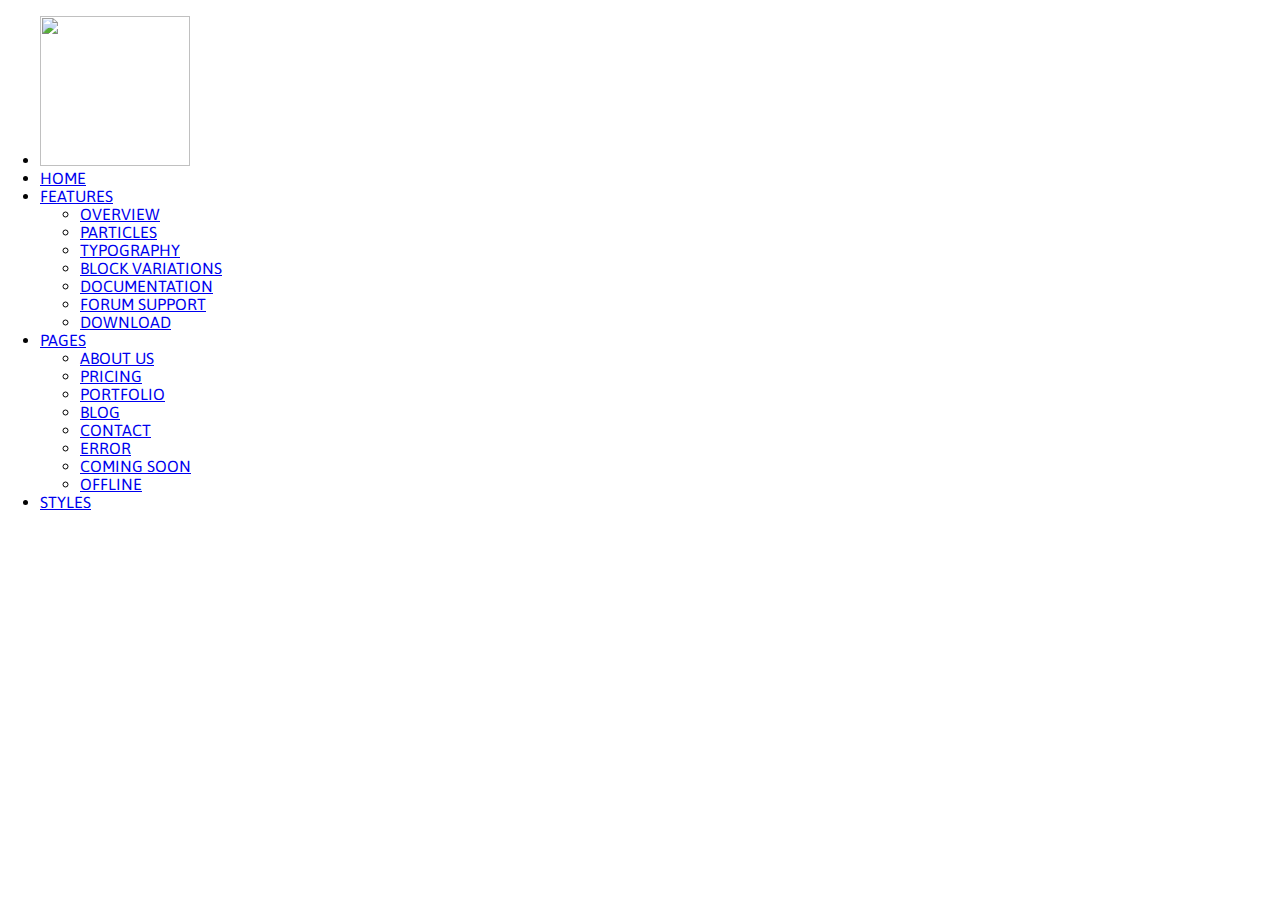
==== index.html @ ab14c9b7 "Actualización Página web" ====
<!DOCTYPE html>
<html>
<head>
	<title>Home CFJ</title>
	<meta name="description" content="Práctica 2ºTrimestre de la página https://demo.rockettheme.com/live/joomla/clarity/ ">
	<meta charset="utf-8">
	<link href="https://fonts.googleapis.com/css2?family=Asap&display=swap" rel="stylesheet"> 
	<link rel="stylesheet" type="text/css" href="../css/style.css">
</head>
<script>
		function bgChange(bg) {
	  		document.body.style.background = bg;		//Por ahora lo vamos a tener quitado...
		}
</script>
	<body>
		<nav>
			<ul id="mainmenu">
				<li class="active"><img class="logo" src="https://demo.rockettheme.com/live/joomla/clarity/templates/rt_clarity/images/logo.svg"></a></li>
				<li class="active"><a href="#">HOME </a></li>
				<li class="dropdown"><a href="#">FEATURES <i class="fa fa-angle-down"></i><i class="fa fa-angle-up"></i></a>
					<ul class="dropdown-content">
						<li><a href="#"> OVERVIEW </a></li>
						<li><a href="#"> PARTICLES </a></li>
						<li><a href="#"> TYPOGRAPHY </a></li>
						<li><a href="#"> BLOCK VARIATIONS </a></li>
						<li><a href="#"> DOCUMENTATION </a></li>
						<li><a href="#"> FORUM SUPPORT </a></li>
						<li><a href="#"> DOWNLOAD </a></li>
					</ul>
				</li>
				<li class="dropdown"><a href="#">PAGES <i class="fa fa-angle-down"></i><i class="fa fa-angle-up"></i></a>
					<div>
						<div>
							<ul class="dropdown-content">
								<li><a href="#">ABOUT US</a></li>
								<li><a href="#">PRICING</a></li>
								<li><a href="#">PORTFOLIO</a></li>
								<li><a href="#">BLOG</a></li>
								<li><a href="#">CONTACT</a></li>
								<li><a href="#">ERROR</a></li>
								<li><a href="#">COMING SOON</a></li>
								<li><a href="#">OFFLINE</a></li>
							</ul>
						</div>
					</div>						
				</li>
				<li class="dropdown"><a href="#">STYLES </a>
					<!--<table class="dropdown-content">
					  <tr>
					    <td onmouseover="bgChange(this.style.backgroundColor)" 
					    	onmouseout="bgChange('transparent')"
					    	style="background-color:#e10339">
					    	<img src="../image/preset1.jpg">
					    </td>
					    <td onmouseover="bgChange(this.style.backgroundColor)" 
					    	onmouseout="bgChange('transparent')"
					    	style="background-color:#3595be">
					    	<img src=".../image/preset2.jpg">
					    </td>
					    <td onmouseover="bgChange(this.style.backgroundColor)" 
					    	onmouseout="bgChange('transparent')"
					    	style="background-color:#42706d">
					    	<img src="../image/preset3.jpg">
					    </td>
					    <td onmouseover="bgChange(this.style.backgroundColor)" 
					    	onmouseout="bgChange('transparent')"
					    	style="background-color:#ffcc5f">
					    	<img src="../image/preset4.jpg">
					    </td>
					  </tr>-->
					</table>
				</li>
			</ul>
		</nav>
	</body>
</html>
---- css/style.css ----
/*Creación de estilos imitando a la siguente página: https://demo.rockettheme.com/live/joomla/clarity/ */
	body{
 		background-color: black;
 		margin: 0;
		font-size: 100%;
		font-family: 'Asap', sans-serif;
		src: url("../../fonts/asap/asap-v11-latin-regular.eot?5e27361c#iefix") format("embedded-opentype"), url("../../fonts/asap/asap-v11-latin-regular.woff2?5e27361c") format("woff2"), url("../../fonts/asap/asap-v11-latin-regular.woff?5e27361c") format("woff"), url("../../fonts/asap/asap-v11-latin-regular.ttf?5e27361c") format("truetype"), url("../../fonts/asap/asap-v11-latin-regular.svg?5e27361c#asap") format("svg");
		font-weight: 400;
		/*background-color: #000000;*/
		position: relative;
		color: #030303;
		background: #ffffff;
	}
	
	.logo{
		width: 150px;
		height: 150px;
	}

	#mainmenu {
	position: relative;

	}
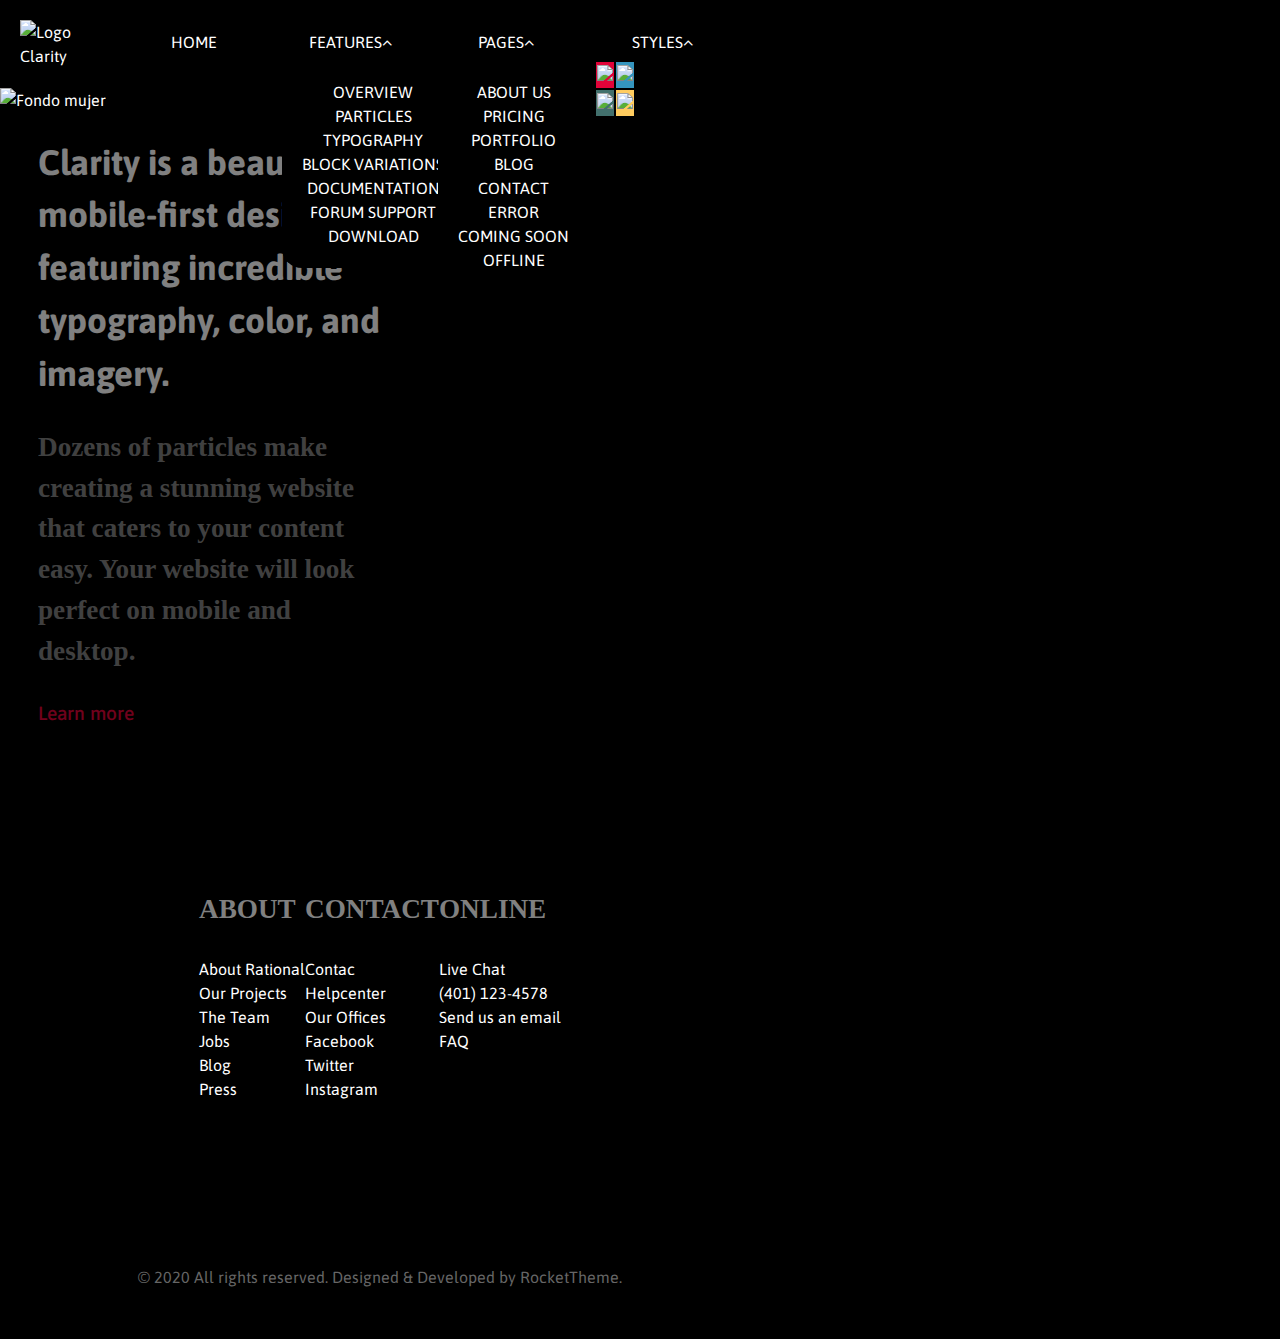
==== commit ede4dea5: "Actualización v3" ====
--- a/index.html
+++ b/index.html
@@ -1,76 +1,322 @@
 <!DOCTYPE html>
-<html>
+<html lang="es-ES">
 <head>
 	<title>Home CFJ</title>
+	<link  rel="icon" href="image/favicons.png" type="image/png" />
 	<meta name="description" content="Práctica 2ºTrimestre de la página https://demo.rockettheme.com/live/joomla/clarity/ ">
 	<meta charset="utf-8">
-	<link href="https://fonts.googleapis.com/css2?family=Asap&display=swap" rel="stylesheet"> 
-	<link rel="stylesheet" type="text/css" href="../css/style.css">
+<!--	<link rel="stylesheet" href="style.css">  CSS externo -->
+	<link href="https://fonts.googleapis.com/css2?family=Asap&display=swap" rel="stylesheet">  <!--Tipo de letra ASAP de Google Font-->
+	<link href="https://stackpath.bootstrapcdn.com/font-awesome/4.7.0/css/font-awesome.min.css" rel="stylesheet" integrity="sha384-wvfXpqpZZVQGK6TAh5PVlGOfQNHSoD2xbE+QkPxCAFlNEevoEH3Sl0sibVcOQVnN" crossorigin="anonymous"> <!--Icono de la flecha del menú-->
+	<style type="text/css">
+		body{
+			font-size: 1rem;
+			line-height: 1.5;
+			margin: 0;
+			color: white;
+			background-color: black;
+			position: absolute;
+			font-family: 'Asap', sans-serif;
+
+		}
+		.menu{
+			margin: 0%;
+			display: flex;
+			flex: 20%;
+			text-align: center;
+			color: #ffffff;
+			background-color: transparent;
+			z-index: 1;
+			/*opacity: 75%;*/
+
+		}
+		.menu-content{
+			display: none;
+			position: absolute;
+			z-index: 1;
+			border-radius: 20px;
+			margin-bottom: 0 !important;
+			top: 60px;
+			color: #ffffff; 
+			background-color: #000000; /*Fondo de la caja*/
+
+		}
+		.menu-style{
+			display: none;
+			position: absolute;
+			z-index: 1;
+			border-radius: 20px;
+			top: 60px;
+			color: #000000;
+			background-color: #ffffff;
+
+		}
+		.overlay_text{
+			text-align: left;
+			margin-right: 50%;
+			margin-left: 5%; 
+			font-size: 1.5vw;
+			font-weight: 400;
+			line-height: 1.5;
+			max-width: 760px;
+			opacity: 0.5;
+			margin-bottom: 1.25rem;
+		}
+		#bottom{
+			font-weight: 500;
+			color: #e10339 !important;
+			padding-bottom: 0.2rem;
+			background: transparent;
+			font-weight: 500;
+			border-radius: 0;
+			color: #030303;
+			padding: 0;
+    		padding-bottom: 0px;
+			border: none;
+		}
+
+		ul {
+			list-style-type: none;
+			display: flex;
+			flex: 20%;
+			margin: 0;
+			padding: 20px;
+			/*justify-content: center;*/
+
+		}
+		a {
+			text-decoration: none;
+			display: block;
+			padding: 0px;
+			background: transparent;
+			color: #e10339;  /*color y efecto transición*/
+			-webkit-transition: all 0.2s;
+			-moz-transition: all 0.2s;
+			transition: all 0.2s;
+
+		}
+		a:active, a:link, a:visited {
+			color: #ffffff;
+
+		}
+		a:hover {
+			color: #ffffff; /*Ajustar el over*/
+			background-color: #df84e1;
+			display: block;
+
+		}
+		.menu > ul{
+			opacity: none;
+		}
+		.menu > li {
+			text-align: left;
+		}
+		.menu:hover .menu-content{
+			display: block;
+
+		}
+		.fa-angle-up {
+			display: none;
+
+		}
+		.menu:hover .fa-angle-up { /*Sale perfecto*/
+			display: inline;
+
+		}
+		.menu:hover .fa-angle-down { /*Sale perfecto*/
+			display: none;
+
+		}
+		.logo{
+			color: #ffffff;
+			width: 100px;
+			height: 100px;
+			text-align: left;
+
+		}
+		#foto1{
+			width: 100%;
+			height: 80%;
+		}
+		.piePagina{
+			display: flex;
+			padding: 15%;
+			background-color: black;
+			color: white;
+			justify-content: center;
+		}
+		.footer{
+			padding: 50px;
+			text-align: center;
+			color: #666666;
+		}
+		#LOGO{
+			text-align: center;
+			flex: 20%;
+			color: #ffffff;
+			width: 150px;
+			text-align: left;
+		}		
+		#HOME{
+			text-align: center;
+			flex: 20%;
+			width: 30px;
+			padding: 10px;
+		}
+		#FEATURES{
+			text-align: center;
+			flex: 20%;
+			width: 30px;
+			padding: 10px;
+		}
+		#PAGES{
+			text-align: center;
+			flex: 20%;
+			width: 30px;
+			padding: 10px;
+		}
+		#STYLES{
+			text-align: center;
+			flex: 20%;
+			width: 30px;
+			padding: 10px;
+		}
+
+
+
+
+
+
+
+		#ABOUT{
+			padding: 10px;
+			width: 20px;
+		}
+		h1{
+			font-size: 2.2rem;
+			color: white;
+		}
+		h3{
+			font-family: "Time New Roman";
+			font-size: 1.7rem;
+			color: grey;
+		}
+
+	</style>
 </head>
-<script>
+<!--<script>
 		function bgChange(bg) {
 	  		document.body.style.background = bg;		//Por ahora lo vamos a tener quitado...
 		}
-</script>
-	<body>
-		<nav>
-			<ul id="mainmenu">
-				<li class="active"><img class="logo" src="https://demo.rockettheme.com/live/joomla/clarity/templates/rt_clarity/images/logo.svg"></a></li>
-				<li class="active"><a href="#">HOME </a></li>
-				<li class="dropdown"><a href="#">FEATURES <i class="fa fa-angle-down"></i><i class="fa fa-angle-up"></i></a>
-					<ul class="dropdown-content">
-						<li><a href="#"> OVERVIEW </a></li>
-						<li><a href="#"> PARTICLES </a></li>
-						<li><a href="#"> TYPOGRAPHY </a></li>
-						<li><a href="#"> BLOCK VARIATIONS </a></li>
-						<li><a href="#"> DOCUMENTATION </a></li>
-						<li><a href="#"> FORUM SUPPORT </a></li>
-						<li><a href="#"> DOWNLOAD </a></li>
+</script>-->
+<body>
+	<header>
+		<section> <!-- COMIENZO DEL MENÚ -->
+			<ul class="menu"> 
+				<li><img id="LOGO" title="Logo Clarity" src="https://demo.rockettheme.com/live/joomla/clarity/templates/rt_clarity/images/logo.svg"></li>
+				<li id="HOME"><a href="#">HOME</a></li>
+				<li id="FEATURES"><a href="#">FEATURES<i class="fa fa-angle-down"></i><i class="fa fa-angle-up"></i></a>
+					<ul class="menu-content">
+						<li><a href="#"> OVERVIEW</a></li>
+						<li><a href="#"> PARTICLES</a></li>
+						<li><a href="#"> TYPOGRAPHY</a></li>
+						<li><a href="#"> BLOCK VARIATIONS</a></li>
+						<li><a href="#"> DOCUMENTATION</a></li>
+						<li><a href="#"> FORUM SUPPORT</a></li>
+						<li><a href="#"> DOWNLOAD</a></li>
 					</ul>
 				</li>
-				<li class="dropdown"><a href="#">PAGES <i class="fa fa-angle-down"></i><i class="fa fa-angle-up"></i></a>
-					<div>
-						<div>
-							<ul class="dropdown-content">
+				<li id="PAGES"><a href="#">PAGES<i class="fa fa-angle-down"></i><i class="fa fa-angle-up"></i></a>
+					<ul class="menu-content">
+						<table class="menu-content">
+							<tr>
 								<li><a href="#">ABOUT US</a></li>
 								<li><a href="#">PRICING</a></li>
 								<li><a href="#">PORTFOLIO</a></li>
 								<li><a href="#">BLOG</a></li>
+							</tr>
+							<tr>
 								<li><a href="#">CONTACT</a></li>
 								<li><a href="#">ERROR</a></li>
 								<li><a href="#">COMING SOON</a></li>
 								<li><a href="#">OFFLINE</a></li>
-							</ul>
-						</div>
-					</div>						
+							</tr>
+						</table>
+					</ul>
 				</li>
-				<li class="dropdown"><a href="#">STYLES </a>
-					<!--<table class="dropdown-content">
-					  <tr>
-					    <td onmouseover="bgChange(this.style.backgroundColor)" 
-					    	onmouseout="bgChange('transparent')"
-					    	style="background-color:#e10339">
-					    	<img src="../image/preset1.jpg">
-					    </td>
-					    <td onmouseover="bgChange(this.style.backgroundColor)" 
-					    	onmouseout="bgChange('transparent')"
-					    	style="background-color:#3595be">
-					    	<img src=".../image/preset2.jpg">
-					    </td>
-					    <td onmouseover="bgChange(this.style.backgroundColor)" 
-					    	onmouseout="bgChange('transparent')"
-					    	style="background-color:#42706d">
-					    	<img src="../image/preset3.jpg">
-					    </td>
-					    <td onmouseover="bgChange(this.style.backgroundColor)" 
-					    	onmouseout="bgChange('transparent')"
-					    	style="background-color:#ffcc5f">
-					    	<img src="../image/preset4.jpg">
-					    </td>
-					  </tr>-->
-					</table>
+				<li id="STYLES"><a href="#">STYLES<i class="fa fa-angle-down"></i><i class="fa fa-angle-up"></i></a>
+					<section> <!-- COMIENZO DE STYLE -->
+						<table class="menu-content">
+					  		<tr>
+					   			 <td onmouseover="bgChange(this.style.backgroundColor)" 
+							    	onmouseout="bgChange('transparent')"
+							    	style="background-color:#e10339">
+							    	<img src="preset1.jpg">
+						    	</td>
+							    <td onmouseover="bgChange(this.style.backgroundColor)" 
+							    	onmouseout="bgChange('transparent')"
+							    	style="background-color:#3595be">
+							    	<img src="preset2.jpg">
+					 			</td>
+					 		</tr>
+					 		<tr>
+					    		<td onmouseover="bgChange(this.style.backgroundColor)" 
+					  		  		onmouseout="bgChange('transparent')"
+					    			style="background-color:#42706d">
+					    			<img src="preset3.jpg">
+					   			</td>
+					    		<td onmouseover="bgChange(this.style.backgroundColor)" 
+					    			onmouseout="bgChange('transparent')"
+					    			style="background-color:#ffcc5f">
+					    			<img src="preset4.jpg">
+					    		</td>
+					  		</tr>
+						</table>
+					</section> <!-- FIN DEL STYLE -->
 				</li>
 			</ul>
-		</nav>
-	</body>
+		</section> <!-- FINAL DEL MENÚ -->
+	</header>
+	<section>
+		<div id="foto1" title="Fondo inicial">
+			<img src="fondo.jpg" title="Fondo mujer">
+		</div>
+		<div class="overlay_text">
+			<div><h1>Clarity is a beautiful mobile-first design featuring incredible typography, color, and imagery.</h1></div>
+			<div><h3>Dozens of particles make creating a stunning website that caters to your content easy. Your website will look perfect on mobile and desktop.</h3></div>
+			<a id="bottom" href="#" targed="Learn more">Learn more</a>
+		</div>
+	</section>
+	<section class="piePagina" > <!-- PIE DE PÁGINA -->
+		<div id="#ABOUT">
+			<div><h3>ABOUT</h3></div>
+			<div>About Rational</div>
+			<div>Our Projects</div>
+			<div>The Team</div>
+			<div>Jobs</div>
+			<div>Blog</div>
+			<div>Press</div>
+		</div>
+		<div> 
+			<div><h3>CONTACT</h3></div>
+			<div>Contac</div>
+			<div>Helpcenter</div>
+			<div>Our Offices</div>
+			<div>Facebook</div>
+			<div>Twitter</div>
+			<div>Instagram</div>
+		</div>
+		<div>
+			<div><h3>ONLINE </h3></div>
+			<div>Live Chat</div>
+			<div>(401) 123-4578</div>
+			<div>Send us an email</div>
+			<div>FAQ</div>
+		</div>
+
+	</section>
+	<section class="footer">
+		<div>&copy 2020 All rights reserved. Designed & Developed by RocketTheme.</div>
+	</section>
+</body>
 </html>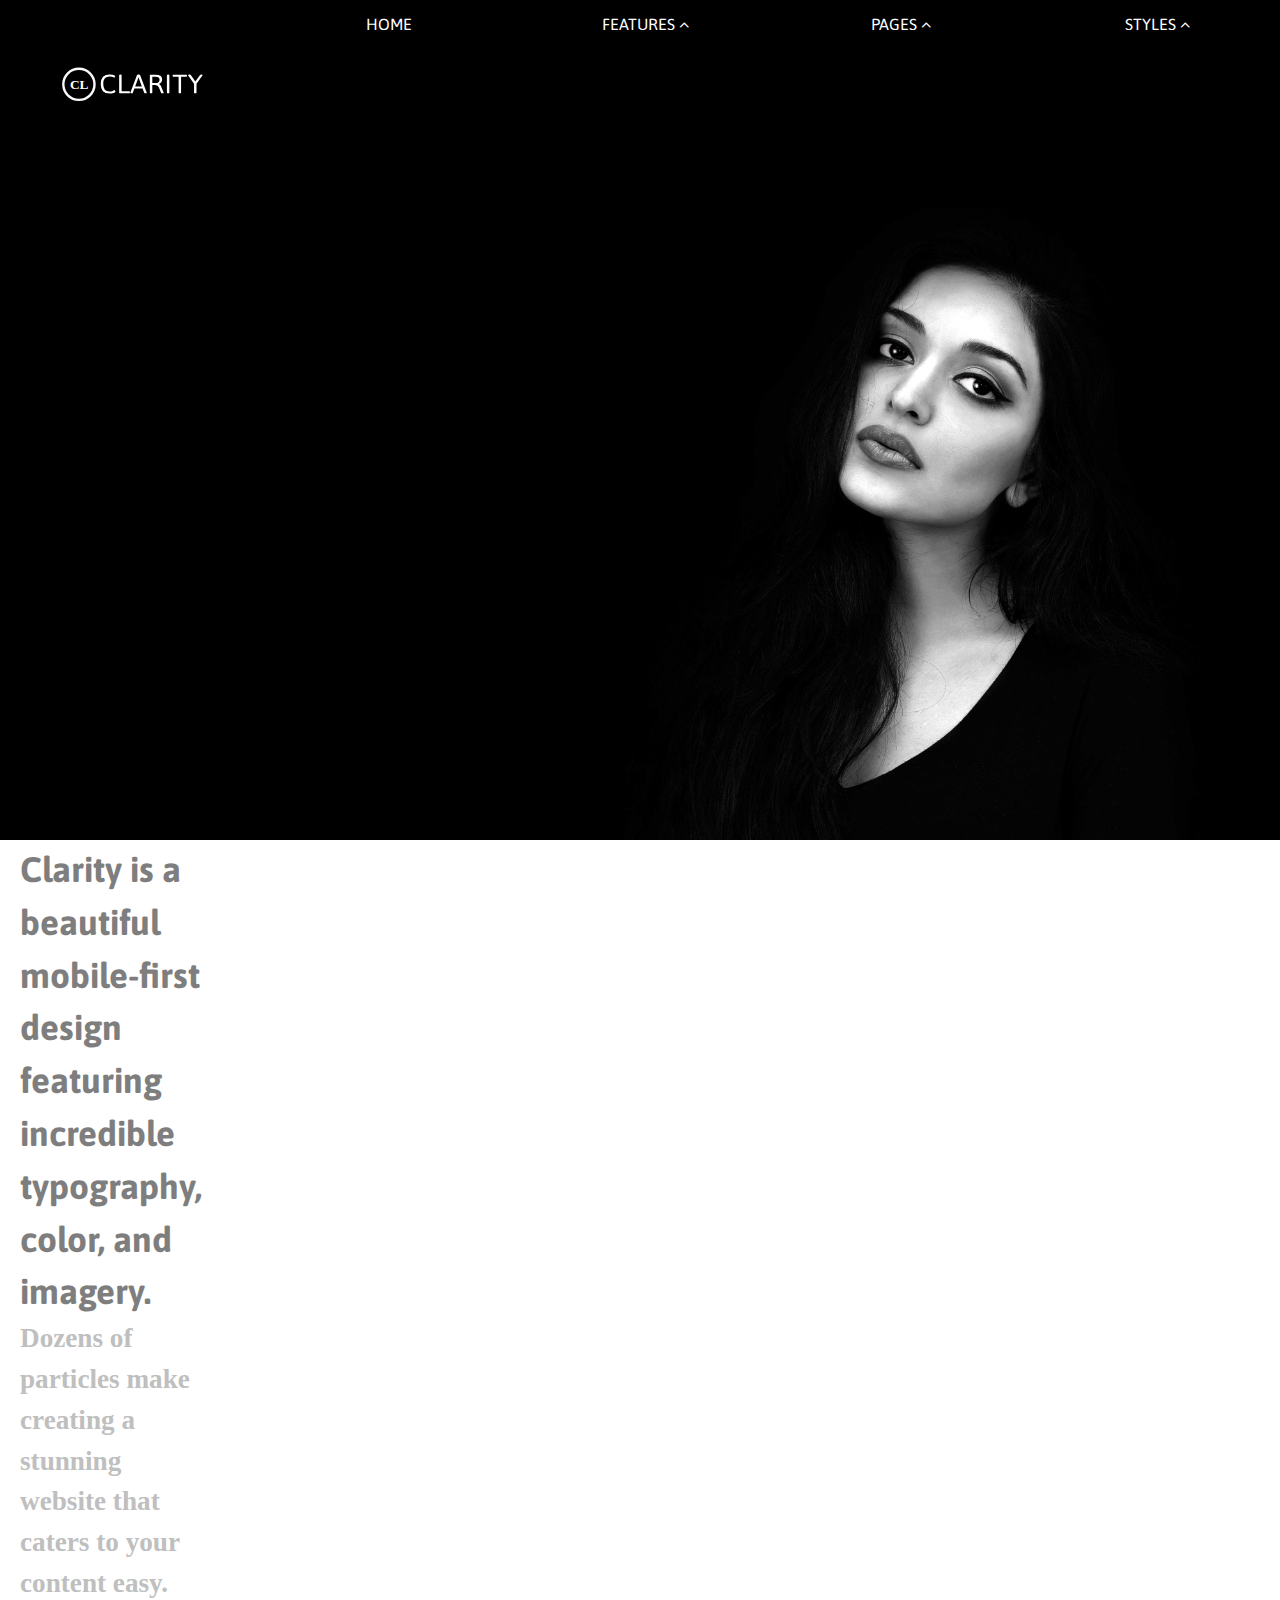
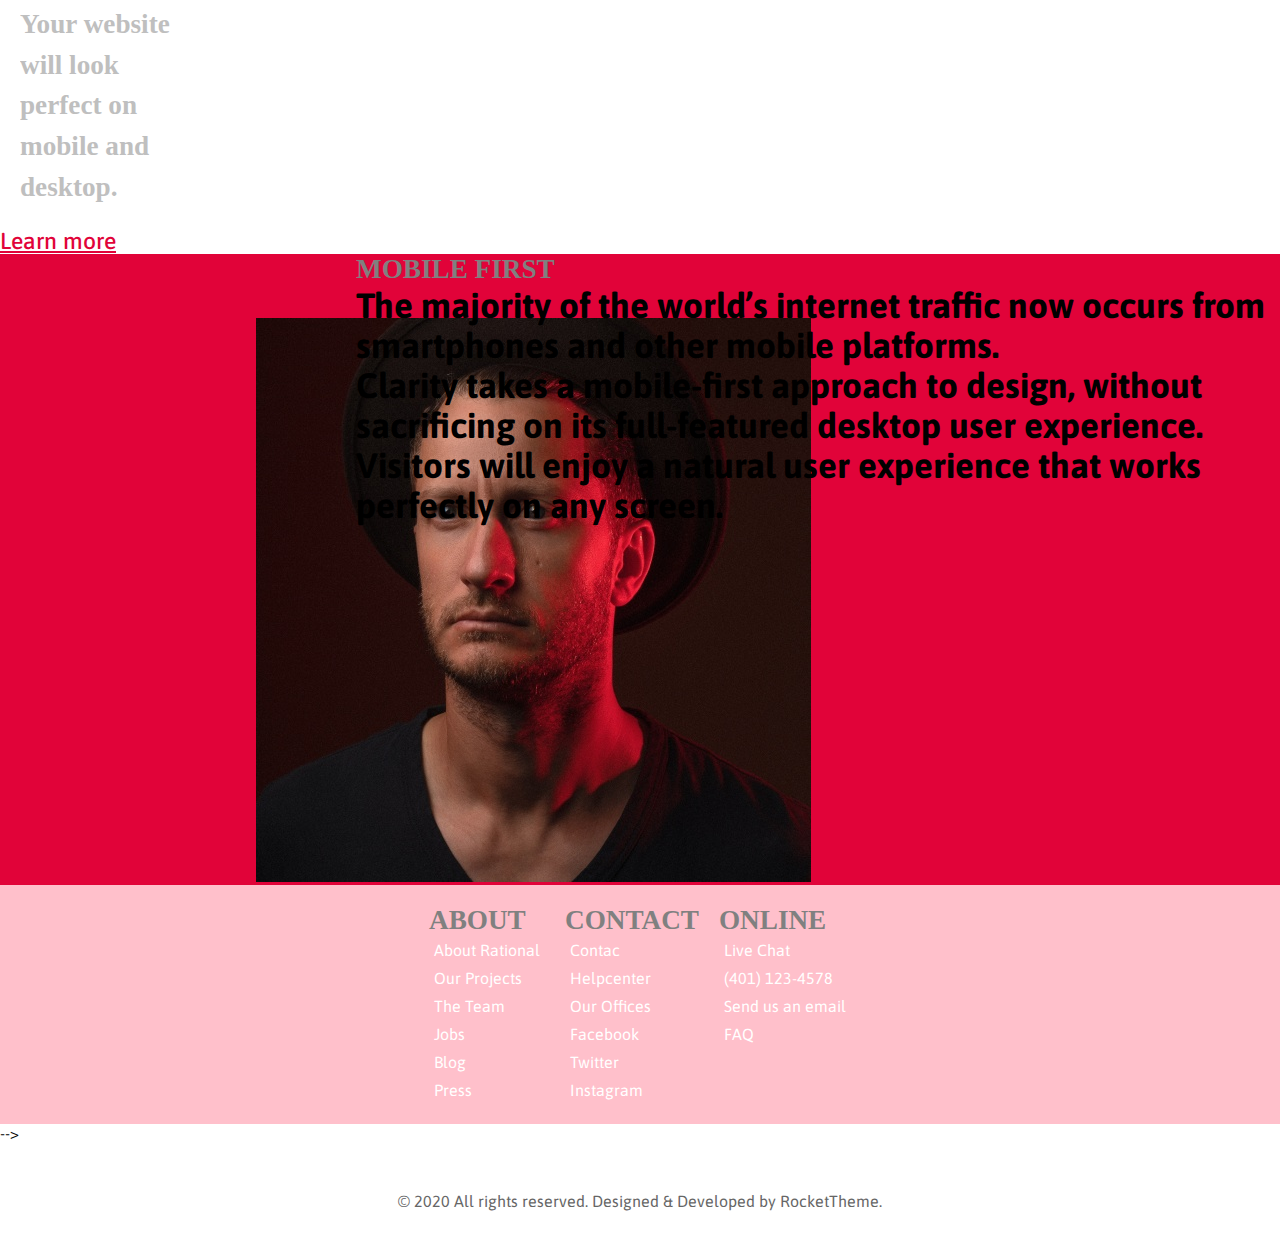
==== commit 5c1d694d: "Actualización Página web" ====
--- a/index.html
+++ b/index.html
@@ -2,319 +2,134 @@
 <html lang="es-ES">
 <head>
 	<title>Home CFJ</title>
-	<link  rel="icon" href="image/favicons.png" type="image/png" />
-	<meta name="description" content="Práctica 2ºTrimestre de la página https://demo.rockettheme.com/live/joomla/clarity/ ">
 	<meta charset="utf-8">
-<!--	<link rel="stylesheet" href="style.css">  CSS externo -->
+	<link  rel="icon" href="image/favicon/favicons.png" type="image/png" />
+	<meta name="description" content="Práctica 2ºTrimestre de la página https://demo.rockettheme.com/live/joomla/clarity/ ">	
+	<link rel="stylesheet" href="css/style.css">
 	<link href="https://fonts.googleapis.com/css2?family=Asap&display=swap" rel="stylesheet">  <!--Tipo de letra ASAP de Google Font-->
 	<link href="https://stackpath.bootstrapcdn.com/font-awesome/4.7.0/css/font-awesome.min.css" rel="stylesheet" integrity="sha384-wvfXpqpZZVQGK6TAh5PVlGOfQNHSoD2xbE+QkPxCAFlNEevoEH3Sl0sibVcOQVnN" crossorigin="anonymous"> <!--Icono de la flecha del menú-->
-	<style type="text/css">
-		body{
-			font-size: 1rem;
-			line-height: 1.5;
-			margin: 0;
-			color: white;
-			background-color: black;
-			position: absolute;
-			font-family: 'Asap', sans-serif;
-
-		}
-		.menu{
-			margin: 0%;
-			display: flex;
-			flex: 20%;
-			text-align: center;
-			color: #ffffff;
-			background-color: transparent;
-			z-index: 1;
-			/*opacity: 75%;*/
-
-		}
-		.menu-content{
-			display: none;
-			position: absolute;
-			z-index: 1;
-			border-radius: 20px;
-			margin-bottom: 0 !important;
-			top: 60px;
-			color: #ffffff; 
-			background-color: #000000; /*Fondo de la caja*/
-
-		}
-		.menu-style{
-			display: none;
-			position: absolute;
-			z-index: 1;
-			border-radius: 20px;
-			top: 60px;
-			color: #000000;
-			background-color: #ffffff;
-
-		}
-		.overlay_text{
-			text-align: left;
-			margin-right: 50%;
-			margin-left: 5%; 
-			font-size: 1.5vw;
-			font-weight: 400;
-			line-height: 1.5;
-			max-width: 760px;
-			opacity: 0.5;
-			margin-bottom: 1.25rem;
-		}
-		#bottom{
-			font-weight: 500;
-			color: #e10339 !important;
-			padding-bottom: 0.2rem;
-			background: transparent;
-			font-weight: 500;
-			border-radius: 0;
-			color: #030303;
-			padding: 0;
-    		padding-bottom: 0px;
-			border: none;
-		}
-
-		ul {
-			list-style-type: none;
-			display: flex;
-			flex: 20%;
-			margin: 0;
-			padding: 20px;
-			/*justify-content: center;*/
-
-		}
-		a {
-			text-decoration: none;
-			display: block;
-			padding: 0px;
-			background: transparent;
-			color: #e10339;  /*color y efecto transición*/
-			-webkit-transition: all 0.2s;
-			-moz-transition: all 0.2s;
-			transition: all 0.2s;
-
-		}
-		a:active, a:link, a:visited {
-			color: #ffffff;
-
-		}
-		a:hover {
-			color: #ffffff; /*Ajustar el over*/
-			background-color: #df84e1;
-			display: block;
-
-		}
-		.menu > ul{
-			opacity: none;
-		}
-		.menu > li {
-			text-align: left;
-		}
-		.menu:hover .menu-content{
-			display: block;
-
-		}
-		.fa-angle-up {
-			display: none;
-
-		}
-		.menu:hover .fa-angle-up { /*Sale perfecto*/
-			display: inline;
-
-		}
-		.menu:hover .fa-angle-down { /*Sale perfecto*/
-			display: none;
-
-		}
-		.logo{
-			color: #ffffff;
-			width: 100px;
-			height: 100px;
-			text-align: left;
-
-		}
-		#foto1{
-			width: 100%;
-			height: 80%;
-		}
-		.piePagina{
-			display: flex;
-			padding: 15%;
-			background-color: black;
-			color: white;
-			justify-content: center;
-		}
-		.footer{
-			padding: 50px;
-			text-align: center;
-			color: #666666;
-		}
-		#LOGO{
-			text-align: center;
-			flex: 20%;
-			color: #ffffff;
-			width: 150px;
-			text-align: left;
-		}		
-		#HOME{
-			text-align: center;
-			flex: 20%;
-			width: 30px;
-			padding: 10px;
-		}
-		#FEATURES{
-			text-align: center;
-			flex: 20%;
-			width: 30px;
-			padding: 10px;
-		}
-		#PAGES{
-			text-align: center;
-			flex: 20%;
-			width: 30px;
-			padding: 10px;
-		}
-		#STYLES{
-			text-align: center;
-			flex: 20%;
-			width: 30px;
-			padding: 10px;
-		}
-
-
-
-
-
-
-
-		#ABOUT{
-			padding: 10px;
-			width: 20px;
-		}
-		h1{
-			font-size: 2.2rem;
-			color: white;
-		}
-		h3{
-			font-family: "Time New Roman";
-			font-size: 1.7rem;
-			color: grey;
-		}
-
-	</style>
 </head>
-<!--<script>
+<style type="text/css">
+	.fa-angle-up {
+		display: none;
+	}
+	.menu:hover .fa-angle-up { 
+		display: inline;
+	}
+	.menu:hover .fa-angle-down { 
+		display: none;
+	}
+</style>
+<script>
 		function bgChange(bg) {
 	  		document.body.style.background = bg;		//Por ahora lo vamos a tener quitado...
 		}
-</script>-->
+</script>
 <body>
-	<header>
-		<section> <!-- COMIENZO DEL MENÚ -->
-			<ul class="menu"> 
-				<li><img id="LOGO" title="Logo Clarity" src="https://demo.rockettheme.com/live/joomla/clarity/templates/rt_clarity/images/logo.svg"></li>
-				<li id="HOME"><a href="#">HOME</a></li>
-				<li id="FEATURES"><a href="#">FEATURES<i class="fa fa-angle-down"></i><i class="fa fa-angle-up"></i></a>
-					<ul class="menu-content">
-						<li><a href="#"> OVERVIEW</a></li>
-						<li><a href="#"> PARTICLES</a></li>
-						<li><a href="#"> TYPOGRAPHY</a></li>
-						<li><a href="#"> BLOCK VARIATIONS</a></li>
-						<li><a href="#"> DOCUMENTATION</a></li>
-						<li><a href="#"> FORUM SUPPORT</a></li>
-						<li><a href="#"> DOWNLOAD</a></li>
-					</ul>
-				</li>
-				<li id="PAGES"><a href="#">PAGES<i class="fa fa-angle-down"></i><i class="fa fa-angle-up"></i></a>
-					<ul class="menu-content">
-						<table class="menu-content">
-							<tr>
-								<li><a href="#">ABOUT US</a></li>
-								<li><a href="#">PRICING</a></li>
-								<li><a href="#">PORTFOLIO</a></li>
-								<li><a href="#">BLOG</a></li>
-							</tr>
-							<tr>
-								<li><a href="#">CONTACT</a></li>
-								<li><a href="#">ERROR</a></li>
-								<li><a href="#">COMING SOON</a></li>
-								<li><a href="#">OFFLINE</a></li>
-							</tr>
-						</table>
-					</ul>
-				</li>
-				<li id="STYLES"><a href="#">STYLES<i class="fa fa-angle-down"></i><i class="fa fa-angle-up"></i></a>
-					<section> <!-- COMIENZO DE STYLE -->
-						<table class="menu-content">
-					  		<tr>
-					   			 <td onmouseover="bgChange(this.style.backgroundColor)" 
-							    	onmouseout="bgChange('transparent')"
-							    	style="background-color:#e10339">
-							    	<img src="preset1.jpg">
-						    	</td>
-							    <td onmouseover="bgChange(this.style.backgroundColor)" 
-							    	onmouseout="bgChange('transparent')"
-							    	style="background-color:#3595be">
-							    	<img src="preset2.jpg">
-					 			</td>
-					 		</tr>
-					 		<tr>
-					    		<td onmouseover="bgChange(this.style.backgroundColor)" 
-					  		  		onmouseout="bgChange('transparent')"
-					    			style="background-color:#42706d">
-					    			<img src="preset3.jpg">
-					   			</td>
-					    		<td onmouseover="bgChange(this.style.backgroundColor)" 
-					    			onmouseout="bgChange('transparent')"
-					    			style="background-color:#ffcc5f">
-					    			<img src="preset4.jpg">
-					    		</td>
-					  		</tr>
-						</table>
-					</section> <!-- FIN DEL STYLE -->
-				</li>
-			</ul>
-		</section> <!-- FINAL DEL MENÚ -->
-	</header>
+	<section> <!-- COMIENZO DEL MENÚ -->
+		<ul class="menu"> 
+			<li><img class="logo" title="Logo Clarity" src="image/logo.svg"></li>
+			<li><a href="#">HOME </a></li>
+			<li><a href="#">FEATURES <i class="fa fa-angle-down"></i><i class="fa fa-angle-up"></i></a>
+				<ul class="menu-content">
+					<li><a href="#"> OVERVIEW</a></li>
+					<li><a href="#"> PARTICLES</a></li>
+					<li><a href="#"> TYPOGRAPHY</a></li>
+					<li><a href="#"> BLOCK VARIATIONS</a></li>
+					<li><a href="#"> DOCUMENTATION</a></li>
+					<li><a href="#"> FORUM SUPPORT</a></li>
+					<li><a href="#"> DOWNLOAD</a></li>
+				</ul>
+			</li>
+			<li><a href="#">PAGES <i class="fa fa-angle-down"></i><i class="fa fa-angle-up"></i></a>
+				<ul class="menu-content">
+						<li><a href="#">ABOUT US</a></li>
+						<li><a href="#">PRICING</a></li>
+						<li><a href="#">PORTFOLIO</a></li>
+						<li><a href="#">BLOG</a></li>
+						<li><a href="#">CONTACT</a></li>
+						<li><a href="#">ERROR</a></li>
+						<li><a href="#">COMING SOON</a></li>
+						<li><a href="#">OFFLINE</a></li>
+				</ul>
+			</li>
+			<li><a href="#">STYLES <i class="fa fa-angle-down"></i><i class="fa fa-angle-up"></i></a>
+				<ul class="menu-content"> <!-- COMIENZO DE STYLE -->
+					<li class="menu-content">
+			   			<a href="#" onclick="bgChange(this.style.backgroundColor)" style="background-color:#e10339">
+					    <img src="image/preset1.jpg"></a>
+				    </li>
+				    <li>
+				    	<a href="#" onclick="bgChange(this.style.backgroundColor)" style="background-color:#3595be">
+				    	<img src="image/preset2.jpg"></a>
+		 			</li>
+		    		<li>
+				    	<a href="#" onclick="bgChange(this.style.backgroundColor)" style="background-color:#42706d">
+		    			<img src="image/preset3.jpg"></a>
+		   			</li>
+		    		<li>
+				    	<a href="#" onclick="bgChange(this.style.backgroundColor)" style="background-color:#ffcc5f">
+		    			<img src="image/preset4.jpg"></a>
+		    		</li>
+				</ul> <!-- FIN DEL STYLE -->
+			</li>
+		</ul>
+	</section> <!-- FINAL DEL MENÚ -->
 	<section>
-		<div id="foto1" title="Fondo inicial">
-			<img src="fondo.jpg" title="Fondo mujer">
+		<div class="foto1"> <!-- -->
+			<img src="image/fondo.jpg" title="Fondo mujer"> 
+				<div class="overlay_text">
+					<h3>Clarity is a beautiful mobile-first design featuring incredible typography, color, and imagery.</h3>
+					<h4>Dozens of particles make creating a stunning website that caters to your content easy. Your website will look perfect on mobile and desktop.</h4>
+				</div>
+				<a class="boton1" href="#" targed="Learn more">Learn more</a>
+		</div>			
+	</section>
+	<section class="section2">  <!-- Sección 2 , chico con sobrero -->
+		<div class="foto2">
+			<img src="image/header-1.jpg">
 		</div>
-		<div class="overlay_text">
-			<div><h1>Clarity is a beautiful mobile-first design featuring incredible typography, color, and imagery.</h1></div>
-			<div><h3>Dozens of particles make creating a stunning website that caters to your content easy. Your website will look perfect on mobile and desktop.</h3></div>
-			<a id="bottom" href="#" targed="Learn more">Learn more</a>
+		<div id="texto2">
+			<h4>MOBILE FIRST </h4>
+			<h3>The majority of the world’s internet traffic now occurs from smartphones and other mobile platforms.</h3>
+			<h3>Clarity takes a mobile-first approach to design, without sacrificing on its full-featured desktop user experience. Visitors will enjoy a natural user experience that works perfectly on any screen.</h3>
 		</div>
 	</section>
-	<section class="piePagina" > <!-- PIE DE PÁGINA -->
-		<div id="#ABOUT">
-			<div><h3>ABOUT</h3></div>
-			<div>About Rational</div>
-			<div>Our Projects</div>
-			<div>The Team</div>
-			<div>Jobs</div>
-			<div>Blog</div>
-			<div>Press</div>
+	<section class="piePagina" >  <!-- PIE DE PÁGINA  -->
+		<div>
+			<div>
+				<h4>ABOUT</h4>
+				<div>About Rational</div>
+				<div>Our Projects</div>
+				<div>The Team</div>
+				<div>Jobs</div>
+				<div>Blog</div>
+				<div>Press</div>
+			</div>
 		</div>
 		<div> 
-			<div><h3>CONTACT</h3></div>
-			<div>Contac</div>
-			<div>Helpcenter</div>
-			<div>Our Offices</div>
-			<div>Facebook</div>
-			<div>Twitter</div>
-			<div>Instagram</div>
+			<div>
+				<h4>CONTACT</h4>
+				<div>Contac</div>
+				<div>Helpcenter</div>
+				<div>Our Offices</div>
+				<div>Facebook</div>
+				<div>Twitter</div>
+				<div>Instagram</div>
+			</div>
 		</div>
 		<div>
-			<div><h3>ONLINE </h3></div>
-			<div>Live Chat</div>
-			<div>(401) 123-4578</div>
-			<div>Send us an email</div>
-			<div>FAQ</div>
+			<div>
+				<h4>ONLINE</h4>
+				<div>Live Chat</div>
+				<div>(401) 123-4578</div>
+				<div>Send us an email</div>
+				<div>FAQ</div>
+				
+			</div>
 		</div>
 
-	</section>
+	</section> -->
 	<section class="footer">
 		<div>&copy 2020 All rights reserved. Designed & Developed by RocketTheme.</div>
 	</section>
--- a/css/style.css
+++ b/css/style.css
@@ -0,0 +1,234 @@
+
+/*Creación de estilos imitando a la siguente página: https://demo.rockettheme.com/live/joomla/clarity/ */
+	*{
+		padding: 0px;
+		margin: 0px;
+	}
+
+	body{
+		margin: 0%;
+		font-size: 100%;
+		font-family: 'Asap', sans-serif;
+		background-color: #FFF;
+	}
+
+	.logo{
+		color: #FFF;
+		width: 150px;
+		height: 150px;
+		text-align: left;
+	}
+
+	.menu{
+		margin: 0%;
+		position: relative;
+		flex: 20%;
+		z-index: 1;
+		width: 100%;
+		justify-content: center;
+		background-color: #000; /* Color del menú*/
+
+	}
+
+	.menu > ul{
+		margin-top: 50px; 
+		padding: auto;
+		position: center;
+	}
+
+	/*.menu-content{
+		display: none;
+		position: absolute;
+		justify-content: center;
+		margin-bottom: 0 !important;
+	}*/
+
+	ul, li {
+		list-style-type: none;
+		display: flex;
+		flex: 20%;
+		margin: 0;
+		padding: 5px;
+		justify-content: center;
+
+	}
+
+	.menu li a{
+		text-decoration: none;
+		color: #FFF;
+		padding: 5px;
+		display: block;
+
+	}
+
+	.menu-content{
+		display:inline-block;
+		z-index: 1;
+		border-radius: 20px;
+		top: 60px;
+		background-color: #FFF;
+		color: #000;
+		min-width: 50px;
+		padding-bottom: 0.5rem;
+	}
+
+	.menu-content li a {
+		display: block;						/*color y efecto transición*/
+		background-color: #FFF; 
+		color: #000;  
+		-webkit-transition: all 0.2s;
+		-moz-transition: all 0.2s;
+		transition: all 0.2s;
+	}
+
+	.menu-content li a:hover{
+		background-color: #ffc0cb;
+
+	}
+
+	.menu li:hover > ul{
+		display: block;
+	}
+
+	.menu li ul{
+		display: none;
+		position: absolute;
+		min-width: 140px;
+	}
+
+
+	.menu-content div li > a{
+		flex: 50%;
+		position: relative;
+	}
+
+	.foto1{
+
+		width: 400px;
+		background-position: auto;
+		background-repeat: no-repeat;
+		background-size: auto;
+		background-attachment: scroll;
+		/*background-image:url(https://demo.rockettheme.com/live/joomla/clarity/images/rocketlauncher/home/slideshow/img-01.jpg);*/
+		/*background-image:url(image/fondo.jpg);*/
+		/*background-image: url("https://demo.rockettheme.com/live/joomla/clarity/images/rocketlauncher/home/slideshow/img-02.jpg");*/
+		/*background-image: url("https://demo.rockettheme.com/live/joomla/clarity/images/rocketlauncher/home/slideshow/img-03.jpg");*/
+	}
+
+	.section2{
+		background-image:url("https://demo.rockettheme.com/live/joomla/clarity/images/rocketlauncher/home/header/header-1.jpg");
+		background-image:url("image/header-1.jpg");
+		display: flex;
+		flex: 50%;
+		background-color: #e10339;
+	}
+	.foto2{
+		margin-left: 20%;
+		margin-top: 5%;
+		width: 100px;
+	}
+	#texto2{
+		z-index: 2;
+		color: #FFF;
+		
+	}
+
+	.overlay_text{
+		background-color: transparent;
+		z-index: 3;
+		top: 50px;
+		text-align: left;
+		margin-right: 50%;
+		margin-left: 5%; 
+		font-size: 15px;
+		font-weight: 400;
+		line-height: 1.5;
+		max-width: 500px;
+		opacity: 0.5;
+		margin-bottom: 1.25rem;
+	}
+
+	h3{
+		font-size: 2.2rem;
+		color: #000;
+	}
+	h4{
+		font-family: "Time New Roman";
+		font-size: 1.7rem;
+		color: grey;
+	}
+
+
+
+	/*a{
+		text-decoration: none;
+		display: block;
+		padding: 0px;
+		/*color: #e10339;
+		-webkit-transition: all 0.2s;
+		-moz-transition: all 0.2s;
+		transition: all 0.2s;
+	}*/
+
+	.piePagina{
+		display: flex;
+		margin-bottom: 0;
+		padding: 10px;
+		background-color: pink;
+		color: white;
+		justify-content: center;
+	}
+	.piePagina div{
+		padding: 5px;
+	}
+
+	.footer{
+		padding: 50px;
+		text-align: center;
+		color: #666666;
+	}
+
+	.boton1{
+		font-size: 23px;
+		font-weight: 500;
+		color: #e10339 !important;
+		padding-bottom: 0px;
+		background: transparent;
+		font-weight: 500;
+		border-radius: 0;
+		border: none;
+		color: #030303;
+		padding: 0;
+
+	}
+
+	/*.piePagina{
+		padding: 10px;
+		width: 20px;
+	}*/
+	/*div, .dropdown-content {
+		margin: 0;
+		display: block;
+		background-color: #030303;
+	}
+
+
+	/*a:active, a:link, a:visited {
+		color: #ffffff;
+
+	}
+	/*a:hover {
+		color: #ffffff; /*Ajustar el over*/
+	/*	background-color: #df84e1;
+		display: block;
+
+	}*/
+
+	/*.menu > ul{
+		opacity: none;
+	}
+	.menu > li {
+		text-align: left;
+	}*/
+
+	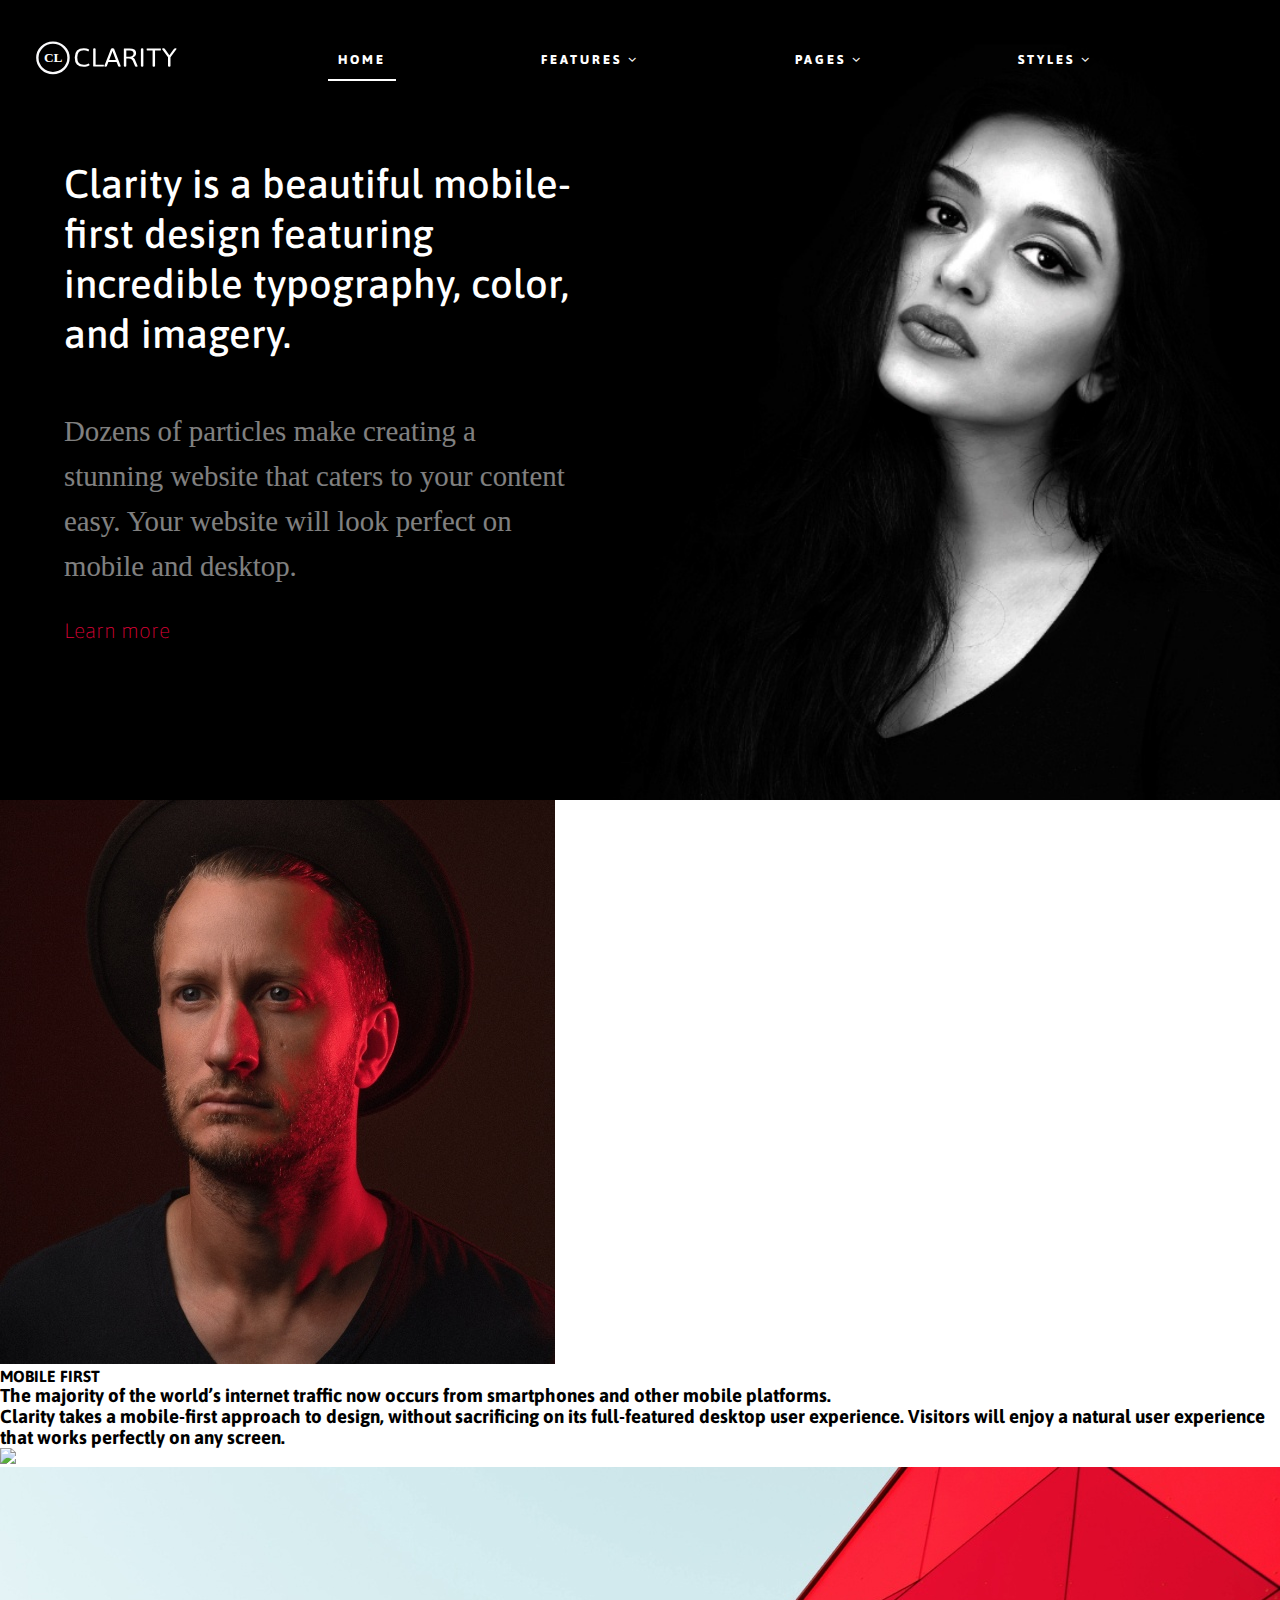
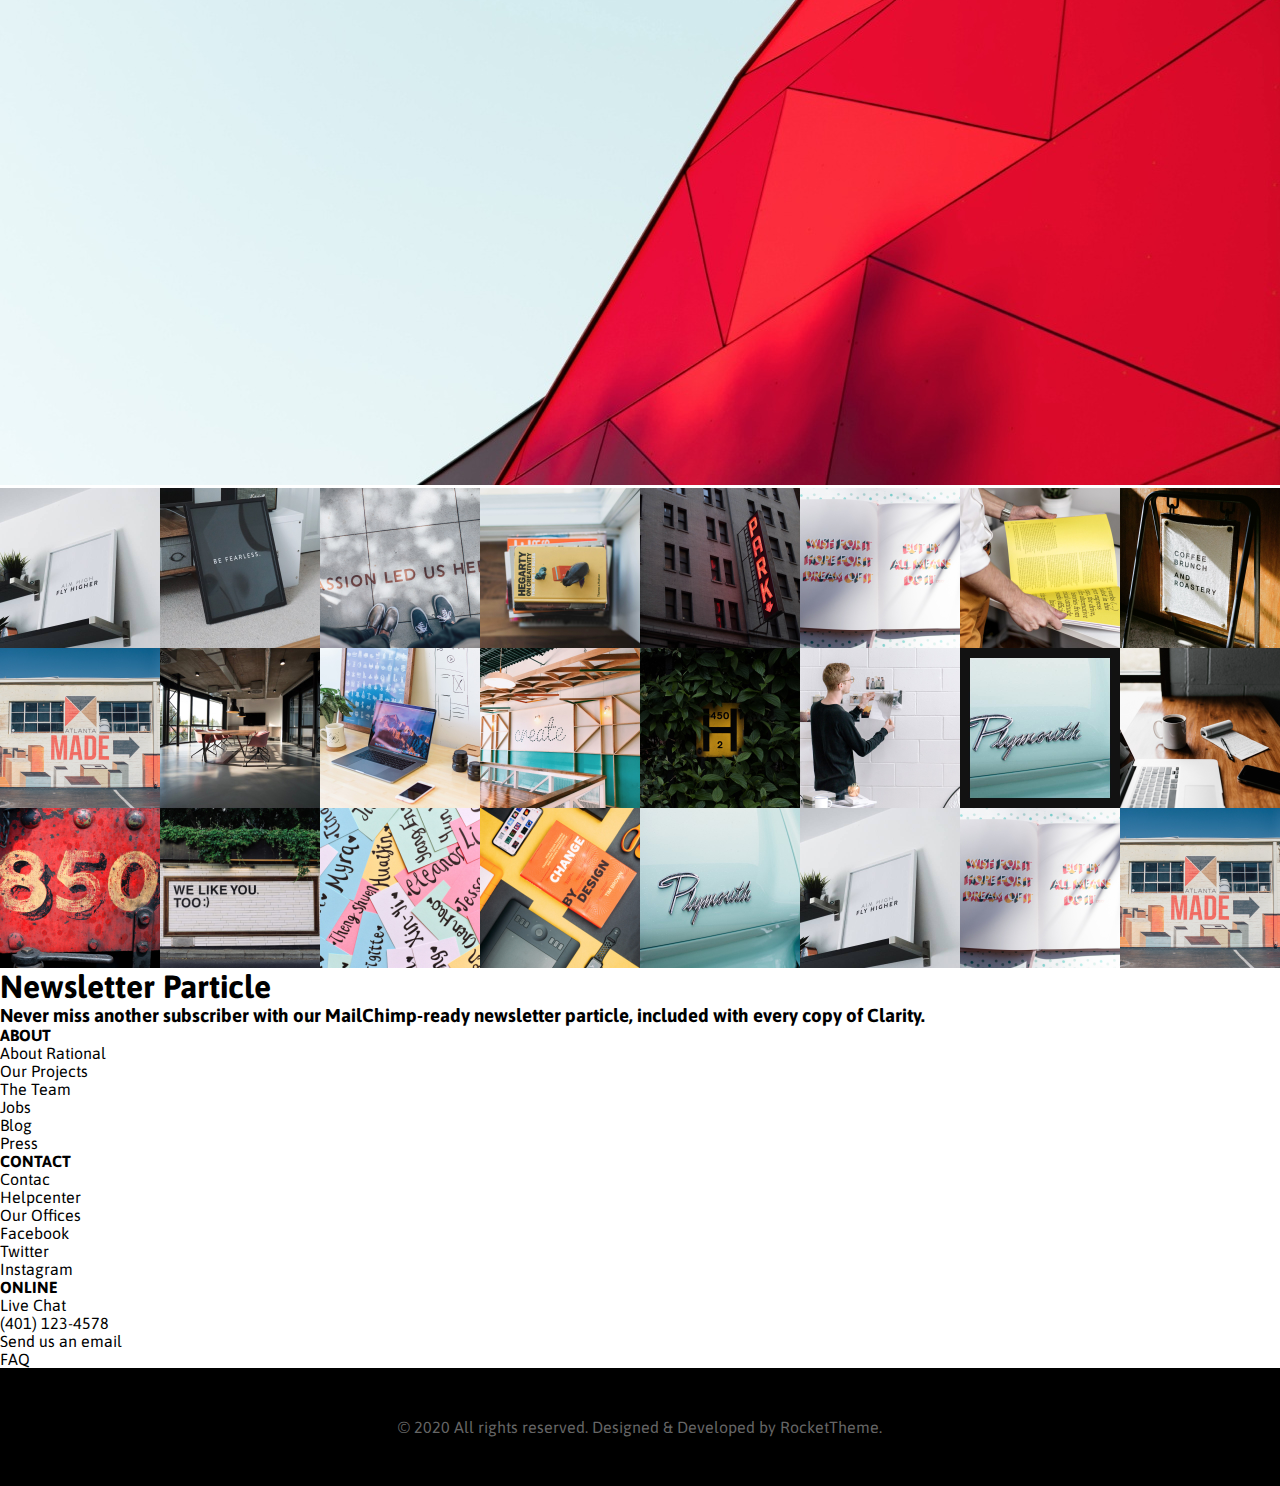
==== commit 60f6a058: "Actualización Página web" ====
--- a/index.html
+++ b/index.html
@@ -6,7 +6,6 @@
 	<link  rel="icon" href="image/favicon/favicons.png" type="image/png" />
 	<meta name="description" content="Práctica 2ºTrimestre de la página https://demo.rockettheme.com/live/joomla/clarity/ ">	
 	<link rel="stylesheet" href="css/style.css">
-	<link href="https://fonts.googleapis.com/css2?family=Asap&display=swap" rel="stylesheet">  <!--Tipo de letra ASAP de Google Font-->
 	<link href="https://stackpath.bootstrapcdn.com/font-awesome/4.7.0/css/font-awesome.min.css" rel="stylesheet" integrity="sha384-wvfXpqpZZVQGK6TAh5PVlGOfQNHSoD2xbE+QkPxCAFlNEevoEH3Sl0sibVcOQVnN" crossorigin="anonymous"> <!--Icono de la flecha del menú-->
 </head>
 <style type="text/css">
@@ -26,110 +25,203 @@
 		}
 </script>
 <body>
-	<section> <!-- COMIENZO DEL MENÚ -->
-		<ul class="menu"> 
-			<li><img class="logo" title="Logo Clarity" src="image/logo.svg"></li>
-			<li><a href="#">HOME </a></li>
-			<li><a href="#">FEATURES <i class="fa fa-angle-down"></i><i class="fa fa-angle-up"></i></a>
-				<ul class="menu-content">
-					<li><a href="#"> OVERVIEW</a></li>
-					<li><a href="#"> PARTICLES</a></li>
-					<li><a href="#"> TYPOGRAPHY</a></li>
-					<li><a href="#"> BLOCK VARIATIONS</a></li>
-					<li><a href="#"> DOCUMENTATION</a></li>
-					<li><a href="#"> FORUM SUPPORT</a></li>
-					<li><a href="#"> DOWNLOAD</a></li>
-				</ul>
-			</li>
-			<li><a href="#">PAGES <i class="fa fa-angle-down"></i><i class="fa fa-angle-up"></i></a>
-				<ul class="menu-content">
-						<li><a href="#">ABOUT US</a></li>
-						<li><a href="#">PRICING</a></li>
-						<li><a href="#">PORTFOLIO</a></li>
-						<li><a href="#">BLOG</a></li>
-						<li><a href="#">CONTACT</a></li>
-						<li><a href="#">ERROR</a></li>
-						<li><a href="#">COMING SOON</a></li>
-						<li><a href="#">OFFLINE</a></li>
-				</ul>
-			</li>
-			<li><a href="#">STYLES <i class="fa fa-angle-down"></i><i class="fa fa-angle-up"></i></a>
-				<ul class="menu-content"> <!-- COMIENZO DE STYLE -->
-					<li class="menu-content">
-			   			<a href="#" onclick="bgChange(this.style.backgroundColor)" style="background-color:#e10339">
-					    <img src="image/preset1.jpg"></a>
-				    </li>
-				    <li>
-				    	<a href="#" onclick="bgChange(this.style.backgroundColor)" style="background-color:#3595be">
-				    	<img src="image/preset2.jpg"></a>
-		 			</li>
-		    		<li>
-				    	<a href="#" onclick="bgChange(this.style.backgroundColor)" style="background-color:#42706d">
-		    			<img src="image/preset3.jpg"></a>
-		   			</li>
-		    		<li>
-				    	<a href="#" onclick="bgChange(this.style.backgroundColor)" style="background-color:#ffcc5f">
-		    			<img src="image/preset4.jpg"></a>
-		    		</li>
-				</ul> <!-- FIN DEL STYLE -->
-			</li>
-		</ul>
-	</section> <!-- FINAL DEL MENÚ -->
-	<section>
-		<div class="foto1"> <!-- -->
-			<img src="image/fondo.jpg" title="Fondo mujer"> 
-				<div class="overlay_text">
-					<h3>Clarity is a beautiful mobile-first design featuring incredible typography, color, and imagery.</h3>
-					<h4>Dozens of particles make creating a stunning website that caters to your content easy. Your website will look perfect on mobile and desktop.</h4>
-				</div>
-				<a class="boton1" href="#" targed="Learn more">Learn more</a>
-		</div>			
-	</section>
-	<section class="section2">  <!-- Sección 2 , chico con sobrero -->
-		<div class="foto2">
-			<img src="image/header-1.jpg">
-		</div>
-		<div id="texto2">
-			<h4>MOBILE FIRST </h4>
-			<h3>The majority of the world’s internet traffic now occurs from smartphones and other mobile platforms.</h3>
-			<h3>Clarity takes a mobile-first approach to design, without sacrificing on its full-featured desktop user experience. Visitors will enjoy a natural user experience that works perfectly on any screen.</h3>
-		</div>
-	</section>
-	<section class="piePagina" >  <!-- PIE DE PÁGINA  -->
-		<div>
-			<div>
-				<h4>ABOUT</h4>
-				<div>About Rational</div>
-				<div>Our Projects</div>
-				<div>The Team</div>
-				<div>Jobs</div>
-				<div>Blog</div>
-				<div>Press</div>
+
+	<header>
+		<nav id="menu" class="red" > <!-- COMIENZO DEL MENÚ -->
+			<div class="logo ">
+				<img  title="Logo Clarity" src="image/logo/logo.svg">
 			</div>
-		</div>
-		<div> 
-			<div>
-				<h4>CONTACT</h4>
-				<div>Contac</div>
-				<div>Helpcenter</div>
-				<div>Our Offices</div>
-				<div>Facebook</div>
-				<div>Twitter</div>
-				<div>Instagram</div>
+			<ul class="dropdown"> 
+				<li class="active"><a href="#">HOME </a></li>
+				<li><a href="#">FEATURES <i class="fa fa-angle-down"></i><i class="fa fa-angle-up"></i></a>
+					<ul class="menu-content">
+						<li><a href="#"> OVERVIEW</a></li>
+						<li><a href="#"> PARTICLES</a></li>
+						<li><a href="#"> TYPOGRAPHY</a></li>
+						<li><a href="#"> BLOCK VARIATIONS</a></li>
+						<li><a href="#"> DOCUMENTATION</a></li>
+						<li><a href="#"> FORUM SUPPORT</a></li>
+						<li><a href="#"> DOWNLOAD</a></li>
+					</ul>
+				</li>
+				<li><a href="#">PAGES <i class="fa fa-angle-down"></i><i class="fa fa-angle-up"></i></a>
+					<ul class="menu-content">
+							<li><a href="#">ABOUT US</a></li>
+							<li><a href="#">PRICING</a></li>
+							<li><a href="#">PORTFOLIO</a></li>
+							<li><a href="#">BLOG</a></li>
+							
+							<li><a href="#">CONTACT</a></li>
+							<li><a href="#">ERROR</a></li>
+							<li><a href="#">COMING SOON</a></li>
+							<li><a href="#">OFFLINE</a></li>
+					</ul>
+				</li>
+				<li><a href="#">STYLES <i class="fa fa-angle-down"></i><i class="fa fa-angle-up"></i></a>
+					<ul class="menu-content-2"> <!-- COMIENZO DE STYLE -->
+						<li >
+				   			<a href="#" onclick="bgChange(this.style.backgroundColor)" style="background-color:#e10339">
+						    <img src="image/menu/preset1.jpg"></a>
+					    </li>
+					    <li>
+					    	<a href="#" onclick="bgChange(this.style.backgroundColor)" style="background-color:#3595be">
+					    	<img src="image/menu/preset2.jpg"></a>
+			 			</li>
+			    		<li>
+					    	<a href="#" onclick="bgChange(this.style.backgroundColor)" style="background-color:#42706d">
+			    			<img src="image/menu/preset3.jpg"></a>
+			   			</li>
+			    		<li>
+					    	<a href="#" onclick="bgChange(this.style.backgroundColor)" style="background-color:#ffcc5f">
+			    			<img src="image/menu/preset4.jpg"></a>
+			    		</li>
+					</ul> <!-- FIN DEL STYLE -->
+				</li>
+			</ul>
+		</nav> <!-- FINAL DEL MENÚ -->
+	</header>
+
+
+	<div class="section1"> <!-- Sección 1, foto de mujer -->
+		<div class="texto1">
+			<h3>Clarity is a beautiful mobile-first design featuring incredible typography, color, and imagery.</h3>
+			<h4 class="fuente1">Dozens of particles make creating a stunning website that caters to your content easy. Your website will look perfect on mobile and desktop.</h4>
+			<a class="boton1" href="#" targed="Learn more">Learn more</a>
+		</div>
+	</div>
+	<div class="section2">  <!-- Sección 2 , chico con sobrero -->
+		<img src="image/section/header-1.jpg" title="Fondo hombre con sombrero">
+			<div id="texto2">
+				<h4>MOBILE FIRST </h4>
+				<h3>The majority of the world’s internet traffic now occurs from smartphones and other mobile platforms.</h3>
+				<h3>Clarity takes a mobile-first approach to design, without sacrificing on its full-featured desktop user experience. Visitors will enjoy a natural user experience that works perfectly on any screen.</h3>
 			</div>
-		</div>
-		<div>
-			<div>
-				<h4>ONLINE</h4>
-				<div>Live Chat</div>
-				<div>(401) 123-4578</div>
-				<div>Send us an email</div>
-				<div>FAQ</div>
-				
-			</div>
-		</div>
-
-	</section> -->
+	</div>
+
+
+	<section> <!-- Sección 3 , silla con pc -->
+		<div class="section3">
+			<img src="image/section/adove-1.jpg">
+			
+		</div>
+	</section>
+
+
+
+
+
+
+
+	<section> <!-- Sección 4, fotos verticales  -->
+		<div class="section4">
+			<img src="image/section/bg-01.jpg">
+		</div>
+	</section>
+
+
+
+
+
+	<section> <!-- Sección 5, fotos en columna  -->
+		<div class="section5">
+			
+		</div>
+	</section>
+
+
+
+	<section> <!-- Sección 6, Comentarios de los clientes  -->
+		<div class="section6">
+			
+		</div>
+	</section>
+
+
+	<!-- Sección 7, fotos con efecto  -->
+	<div class="section7">
+		<div class="muralfotos">
+			<a data-rel="lightcase:gallery-socialfeed-9871" href="/live/joomla/clarity/images/rocketlauncher/home/expanded/img-01.jpg" title="Image 1">
+			<img src="image/section7/img-01.jpg" alt=""></a>
+			<a data-rel="lightcase:gallery-socialfeed-9871" href="/live/joomla/clarity/images/rocketlauncher/home/expanded/img-02.jpg" title="Image 2">
+			<img src="image/section7/img-02.jpg"></a>
+			<a data-rel="lightcase:gallery-socialfeed-9871" href="/live/joomla/clarity/images/rocketlauncher/home/expanded/img-03.jpg" title="Image 3">
+			<img src="image/section7/img-03.jpg"></a>
+			<a data-rel="lightcase:gallery-socialfeed-9871" href="/live/joomla/clarity/images/rocketlauncher/home/expanded/img-04.jpg" title="Image 4">
+			<img src="image/section7/img-04.jpg"></a>
+			<a data-rel="lightcase:gallery-socialfeed-9871" href="/live/joomla/clarity/images/rocketlauncher/home/expanded/img-05.jpg" title="Image 4">
+			<img src="image/section7/img-05.jpg"></a>
+			<a data-rel="lightcase:gallery-socialfeed-9871" href="/live/joomla/clarity/images/rocketlauncher/home/expanded/img-06.jpg" title="Image 6">
+			<img src="image/section7/img-06.jpg"></a>
+			<a data-rel="lightcase:gallery-socialfeed-9871" href="/live/joomla/clarity/images/rocketlauncher/home/expanded/img-07.jpg" title="Image 7">
+			<img src="image/section7/img-07.jpg"></a>
+			<a data-rel="lightcase:gallery-socialfeed-9871" href="/live/joomla/clarity/images/rocketlauncher/home/expanded/img-08.jpg" title="Image 8">
+			<img src="image/section7/img-08.jpg"></a>
+			<a data-rel="lightcase:gallery-socialfeed-9871" href="/live/joomla/clarity/images/rocketlauncher/home/expanded/img-09.jpg" title="Image 9">
+			<img src="image/section7/img-09.jpg"></a>
+			<a data-rel="lightcase:gallery-socialfeed-9871" href="/live/joomla/clarity/images/rocketlauncher/home/expanded/img-10.jpg" title="Image 10">
+			<img src="image/section7/img-10.jpg"></a>
+			<a data-rel="lightcase:gallery-socialfeed-9871" href="/live/joomla/clarity/images/rocketlauncher/home/expanded/img-11.jpg" title="Image 11">
+			<img src="image/section7/img-11.jpg"></a>
+			<a data-rel="lightcase:gallery-socialfeed-9871" href="/live/joomla/clarity/images/rocketlauncher/home/expanded/img-12.jpg" title="Image 12">
+			<img src="image/section7/img-12.jpg"></a>
+			<a data-rel="lightcase:gallery-socialfeed-9871" href="/live/joomla/clarity/images/rocketlauncher/home/expanded/img-13.jpg" title="Image 13">
+			<img src="image/section7/img-13.jpg"></a>
+			<a data-rel="lightcase:gallery-socialfeed-9871" href="/live/joomla/clarity/images/rocketlauncher/home/expanded/img-14.jpg" title="Image 14">
+			<img src="image/section7/img-14.jpg"></a>
+			<a data-rel="lightcase:gallery-socialfeed-9871" href="/live/joomla/clarity/images/rocketlauncher/home/expanded/img-15.jpg" title="Image 15">
+				<img src="image/section7/img-15.jpg"></a>
+			<a data-rel="lightcase:gallery-socialfeed-9871" href="/live/joomla/clarity/images/rocketlauncher/home/expanded/img-16.jpg" title="Image 16">
+			<img src="image/section7/img-16.jpg"></a>
+			<a data-rel="lightcase:gallery-socialfeed-9871" href="/live/joomla/clarity/images/rocketlauncher/home/expanded/img-17.jpg" title="Image 17">
+			<img src="image/section7/img-17.jpg"></a>
+			<a data-rel="lightcase:gallery-socialfeed-9871" href="/live/joomla/clarity/images/rocketlauncher/home/expanded/img-18.jpg" title="Image 19">
+			<img src="image/section7/img-18.jpg"></a>
+			<a data-rel="lightcase:gallery-socialfeed-9871" href="/live/joomla/clarity/images/rocketlauncher/home/expanded/img-19.jpg" title="Image 19">
+				<img src="image/section7/img-19.jpg"></a>
+			<a data-rel="lightcase:gallery-socialfeed-9871" href="/live/joomla/clarity/images/rocketlauncher/home/expanded/img-20.jpg" title="Image 20">
+			<img src="image/section7/img-20.jpg"></a>
+			<a data-rel="lightcase:gallery-socialfeed-9871" href="/live/joomla/clarity/images/rocketlauncher/home/expanded/img-21.jpg" title="Image 21">
+			<img src="image/section7/img-21.jpg"></a>
+			<a data-rel="lightcase:gallery-socialfeed-9871" href="/live/joomla/clarity/images/rocketlauncher/home/expanded/img-22.jpg" title="Image 22">
+			<img src="image/section7/img-22.jpg"></a>
+			<a data-rel="lightcase:gallery-socialfeed-9871" href="/live/joomla/clarity/images/rocketlauncher/home/expanded/img-23.jpg" title="Image 23">
+			<img src="image/section7/img-23.jpg"></a>
+			<a data-rel="lightcase:gallery-socialfeed-9871" href="/live/joomla/clarity/images/rocketlauncher/home/expanded/img-24.jpg" title="Image 24">
+			<img src="image/section7/img-24.jpg"></a>
+		</div>
+	</div>
+	<div class="piePagina"> <!-- PIE DE PÁGINA  -->
+		<div class="piePagina1">
+			<h1>Newsletter Particle</h1>
+			<h3>Never miss another subscriber with our MailChimp-ready newsletter particle, included with every copy of Clarity.</h3>
+			<form action="https://rockettheme.us18.list-manage.com/subscribe/post?u=b35dd217b76653582e6741a63&amp;id=80179a67c0" method="post" target="_blank" id="mc-embedded-subscribe-form" name="mc-embedded-subscribe-form" class="validate" novalidate="novalidate">
+		</div>
+		<div id="columna">
+			<h4>ABOUT</h4>
+			<div>About Rational</div>
+			<div>Our Projects</div>
+			<div>The Team</div>
+			<div>Jobs</div>
+			<div>Blog</div>
+			<div>Press</div>
+		</div>
+		<div id="columna">
+			<h4>CONTACT</h4>
+			<div>Contac</div>
+			<div>Helpcenter</div>
+			<div>Our Offices</div>
+			<div>Facebook</div>
+			<div>Twitter</div>
+			<div>Instagram</div>
+		</div>
+		<div id="columna">
+			<h4>ONLINE</h4>
+			<div>Live Chat</div>
+			<div>(401) 123-4578</div>
+			<div>Send us an email</div>
+			<div>FAQ</div>
+		</div>
+	</div>
 	<section class="footer">
 		<div>&copy 2020 All rights reserved. Designed & Developed by RocketTheme.</div>
 	</section>
--- a/css/style.css
+++ b/css/style.css
@@ -1,234 +1,317 @@
-
-/*Creación de estilos imitando a la siguente página: https://demo.rockettheme.com/live/joomla/clarity/ */
-	*{
-		padding: 0px;
-		margin: 0px;
+/*Tipo de letra ASAP de Google Font*/
+@import url('https://fonts.googleapis.com/css?family=Asap:400,400i,500,500i,600,600i,700,700i&display=swap');
+
+*{
+	margin: 0;
+	padding: 0;
+	font-family: 'Asap', sans-serif;
+}
+
+a{
+	text-decoration: none;
+	color: white;
+	font-family: 'Asap', sans-serif;
+}
+
+.fuente1{
+	font-family: 'Times New Roman';
+}
+
+html,body{
+	position: relative;
+	width: 100%;
+	height: 100%;
+}
+
+header, .section1, .section7{
+	position: relative;
+	width:100%;
+}
+
+
+/*Menu */
+
+header{
+	position: absolute;
+	height: 120px;
+	z-index: 9999;
+	display: flex;
+	align-items: center;
+	justify-content: center;
+}
+
+#menu{
+	position: relative;
+	width: 95%;
+	top: 0;
+	left: 0;
+	display: flex;
+	justify-content: space-between;
+}
+
+/*#menu .logo{
+	min-width: 150px;
+}*/
+#menu .logo img{
+	width: 150px;
+}
+
+#menu ul{
+	position: relative;
+	width: 100%;
+	display: flex;
+	justify-content: space-evenly;
+}
+
+#menu ul li{
+	position: relative;
+	text-align: center;
+	display: flex;
+	justify-content: center;
+	align-items: center;
+}
+
+#menu ul li.active::after{
+	content: "";
+	position: absolute;
+	width: 100%;
+	height: 2px;
+	background-color: white;
+	top: 40px;
+	left: -10px;
+	right: 0;
+	transition: all 0.3s;
+	padding: 0 10px;
+}
+
+
+#menu ul li a{
+	position: relative;
+	font-size: 0.8rem;
+	letter-spacing: 3px;
+	text-transform: uppercase;
+	font-weight: 800;
+}
+
+#menu ul li:hover > ul{
+	display: block!important;
+
+}
+
+#menu ul li .menu-content{
+	background: white;
+	border-radius: 10px;
+	display: flex;
+	flex-direction: column;
+	justify-content: center;
+	align-items: center;
+	position: absolute;
+	width: 210px;
+	top: 40px;
+	overflow: hidden;
+	display: none;
+	transition: all 0.3s;
+}
+
+.menu-content li{
+	position: relative;
+	width: 100%;
+	padding: 10px 0;
+	background-color: white;
+	display: flex;
+	justify-content: center;
+	align-items: center;
+	transition: 0.3s all;
+}
+
+
+
+.menu-content li:hover{
+	background-color: rgb(241, 153, 167);
+}
+
+.menu-content li a{
+	color: black;
+	font-size: 1em!important;
+	text-transform: uppercase;
+	width: 90%;
+	letter-spacing: 3px;
+	font-weight: 100!important;
+	text-align: left;
+	
+}
+
+
+
+
+
+#menu ul li:hover > .menu-content-2{
+	display: flex!important;
+
+}
+
+#menu ul li .menu-content-2{
+	background: white;
+	border-radius: 10px;
+	flex-direction: row;
+	justify-content: center;
+	flex-wrap: wrap;
+	align-items: center;
+	position: absolute;
+	top: 40px;
+	right: 0;
+	overflow: hidden;
+	display: none;
+	transition: all 0.3s;
+	width: 400px;
+	overflow: hidden;
+	padding: 10px 20px;
+
+}
+
+#menu ul li .menu-content-2:hover{
+	background-color: pink;
+}
+
+#menu ul li .menu-content-2 li{
+	position: relative;
+	width: 160px;
+	padding: 20px;
+	overflow: hidden;
+}
+
+#menu ul li .menu-content-2 li a{
+	position: relative;
+	width: 100%;
+}
+
+#menu ul li .menu-content-2 li a img{
+	width: 100%;
+}
+
+
+
+
+.provisional{
+	display: none!important;
+}
+
+/*Seccion 1*/
+
+.section1{
+	height: 800px;
+	background-image: url(../image/section/fondo.jpg);
+	background-position: center center;
+	background-size: cover;
+	background-repeat: no-repeat;
+	display: flex;
+	align-items: center;
+}
+
+.texto1{
+	position: relative;
+	width: 40%;
+	margin: 0 auto 0 5%;
+}
+
+.texto1 h3{
+	color: white;
+	font-weight: 500;
+	font-size: 2.5em;
+	line-height: 50px;
+}
+
+.texto1 h4{
+	color: white;
+	font-weight: 100;
+	font-size: 1.8em;
+	opacity: 0.5;
+	line-height: 45px;
+	margin-top: 50px;
+	margin-bottom: 30px;
+}
+
+.boton1{
+	color:#e10339;
+	font-weight: 100;
+	font-size: 1.3em;
+	transition: 0.3s all;
+}
+
+.boton1:hover{
+	color: white;
+
+}
+
+
+
+/* seccion 7 */
+
+
+.section7 .muralfotos{
+	position: relative;
+	width: 100%;
+	display: flex;
+	flex-wrap: wrap;
+}
+
+.section7 .muralfotos a{
+	flex: 2 1 12.5%;
+	display: flex;
+	justify-content: center;
+	align-items: center;
+	background-color: black;
+	transition: all 0.3s;
+}
+
+.section7 .muralfotos a img{
+	width: 100%;
+	transition: all 0.3s;
+}
+
+.section7 .muralfotos a:hover > img{
+	width: 85%;
+}
+
+
+
+.footer{
+    padding: 50px;
+    text-align: center;
+    background-color: #000;
+    color: #666666;
+}
+
+/* Extras */
+
+.fa-angle-up {
+	display: none;
+}
+
+.dropdown:hover .fa-angle-up {
+	display: inline;
+}
+
+.dropdown:hover .fa-angle-down {
+	display: none;
+}
+
+
+
+
+@media screen and (max-width: 1212px) {
+
+	.section7 .muralfotos a{
+		flex: 2 1 25%;
 	}
 
-	body{
-		margin: 0%;
-		font-size: 100%;
-		font-family: 'Asap', sans-serif;
-		background-color: #FFF;
+}
+
+
+@media screen and (max-width: 800px) {
+
+	.section7 .muralfotos a{
+		flex: 2 1 50mm;
 	}
 
-	.logo{
-		color: #FFF;
-		width: 150px;
-		height: 150px;
-		text-align: left;
-	}
-
-	.menu{
-		margin: 0%;
-		position: relative;
-		flex: 20%;
-		z-index: 1;
-		width: 100%;
-		justify-content: center;
-		background-color: #000; /* Color del menú*/
-
-	}
-
-	.menu > ul{
-		margin-top: 50px; 
-		padding: auto;
-		position: center;
-	}
-
-	/*.menu-content{
-		display: none;
-		position: absolute;
-		justify-content: center;
-		margin-bottom: 0 !important;
-	}*/
-
-	ul, li {
-		list-style-type: none;
-		display: flex;
-		flex: 20%;
-		margin: 0;
-		padding: 5px;
-		justify-content: center;
-
-	}
-
-	.menu li a{
-		text-decoration: none;
-		color: #FFF;
-		padding: 5px;
-		display: block;
-
-	}
-
-	.menu-content{
-		display:inline-block;
-		z-index: 1;
-		border-radius: 20px;
-		top: 60px;
-		background-color: #FFF;
-		color: #000;
-		min-width: 50px;
-		padding-bottom: 0.5rem;
-	}
-
-	.menu-content li a {
-		display: block;						/*color y efecto transición*/
-		background-color: #FFF; 
-		color: #000;  
-		-webkit-transition: all 0.2s;
-		-moz-transition: all 0.2s;
-		transition: all 0.2s;
-	}
-
-	.menu-content li a:hover{
-		background-color: #ffc0cb;
-
-	}
-
-	.menu li:hover > ul{
-		display: block;
-	}
-
-	.menu li ul{
-		display: none;
-		position: absolute;
-		min-width: 140px;
-	}
-
-
-	.menu-content div li > a{
-		flex: 50%;
-		position: relative;
-	}
-
-	.foto1{
-
-		width: 400px;
-		background-position: auto;
-		background-repeat: no-repeat;
-		background-size: auto;
-		background-attachment: scroll;
-		/*background-image:url(https://demo.rockettheme.com/live/joomla/clarity/images/rocketlauncher/home/slideshow/img-01.jpg);*/
-		/*background-image:url(image/fondo.jpg);*/
-		/*background-image: url("https://demo.rockettheme.com/live/joomla/clarity/images/rocketlauncher/home/slideshow/img-02.jpg");*/
-		/*background-image: url("https://demo.rockettheme.com/live/joomla/clarity/images/rocketlauncher/home/slideshow/img-03.jpg");*/
-	}
-
-	.section2{
-		background-image:url("https://demo.rockettheme.com/live/joomla/clarity/images/rocketlauncher/home/header/header-1.jpg");
-		background-image:url("image/header-1.jpg");
-		display: flex;
-		flex: 50%;
-		background-color: #e10339;
-	}
-	.foto2{
-		margin-left: 20%;
-		margin-top: 5%;
-		width: 100px;
-	}
-	#texto2{
-		z-index: 2;
-		color: #FFF;
-		
-	}
-
-	.overlay_text{
-		background-color: transparent;
-		z-index: 3;
-		top: 50px;
-		text-align: left;
-		margin-right: 50%;
-		margin-left: 5%; 
-		font-size: 15px;
-		font-weight: 400;
-		line-height: 1.5;
-		max-width: 500px;
-		opacity: 0.5;
-		margin-bottom: 1.25rem;
-	}
-
-	h3{
-		font-size: 2.2rem;
-		color: #000;
-	}
-	h4{
-		font-family: "Time New Roman";
-		font-size: 1.7rem;
-		color: grey;
-	}
-
-
-
-	/*a{
-		text-decoration: none;
-		display: block;
-		padding: 0px;
-		/*color: #e10339;
-		-webkit-transition: all 0.2s;
-		-moz-transition: all 0.2s;
-		transition: all 0.2s;
-	}*/
-
-	.piePagina{
-		display: flex;
-		margin-bottom: 0;
-		padding: 10px;
-		background-color: pink;
-		color: white;
-		justify-content: center;
-	}
-	.piePagina div{
-		padding: 5px;
-	}
-
-	.footer{
-		padding: 50px;
-		text-align: center;
-		color: #666666;
-	}
-
-	.boton1{
-		font-size: 23px;
-		font-weight: 500;
-		color: #e10339 !important;
-		padding-bottom: 0px;
-		background: transparent;
-		font-weight: 500;
-		border-radius: 0;
-		border: none;
-		color: #030303;
-		padding: 0;
-
-	}
-
-	/*.piePagina{
-		padding: 10px;
-		width: 20px;
-	}*/
-	/*div, .dropdown-content {
-		margin: 0;
-		display: block;
-		background-color: #030303;
-	}
-
-
-	/*a:active, a:link, a:visited {
-		color: #ffffff;
-
-	}
-	/*a:hover {
-		color: #ffffff; /*Ajustar el over*/
-	/*	background-color: #df84e1;
-		display: block;
-
-	}*/
-
-	/*.menu > ul{
-		opacity: none;
-	}
-	.menu > li {
-		text-align: left;
-	}*/
-
-	+}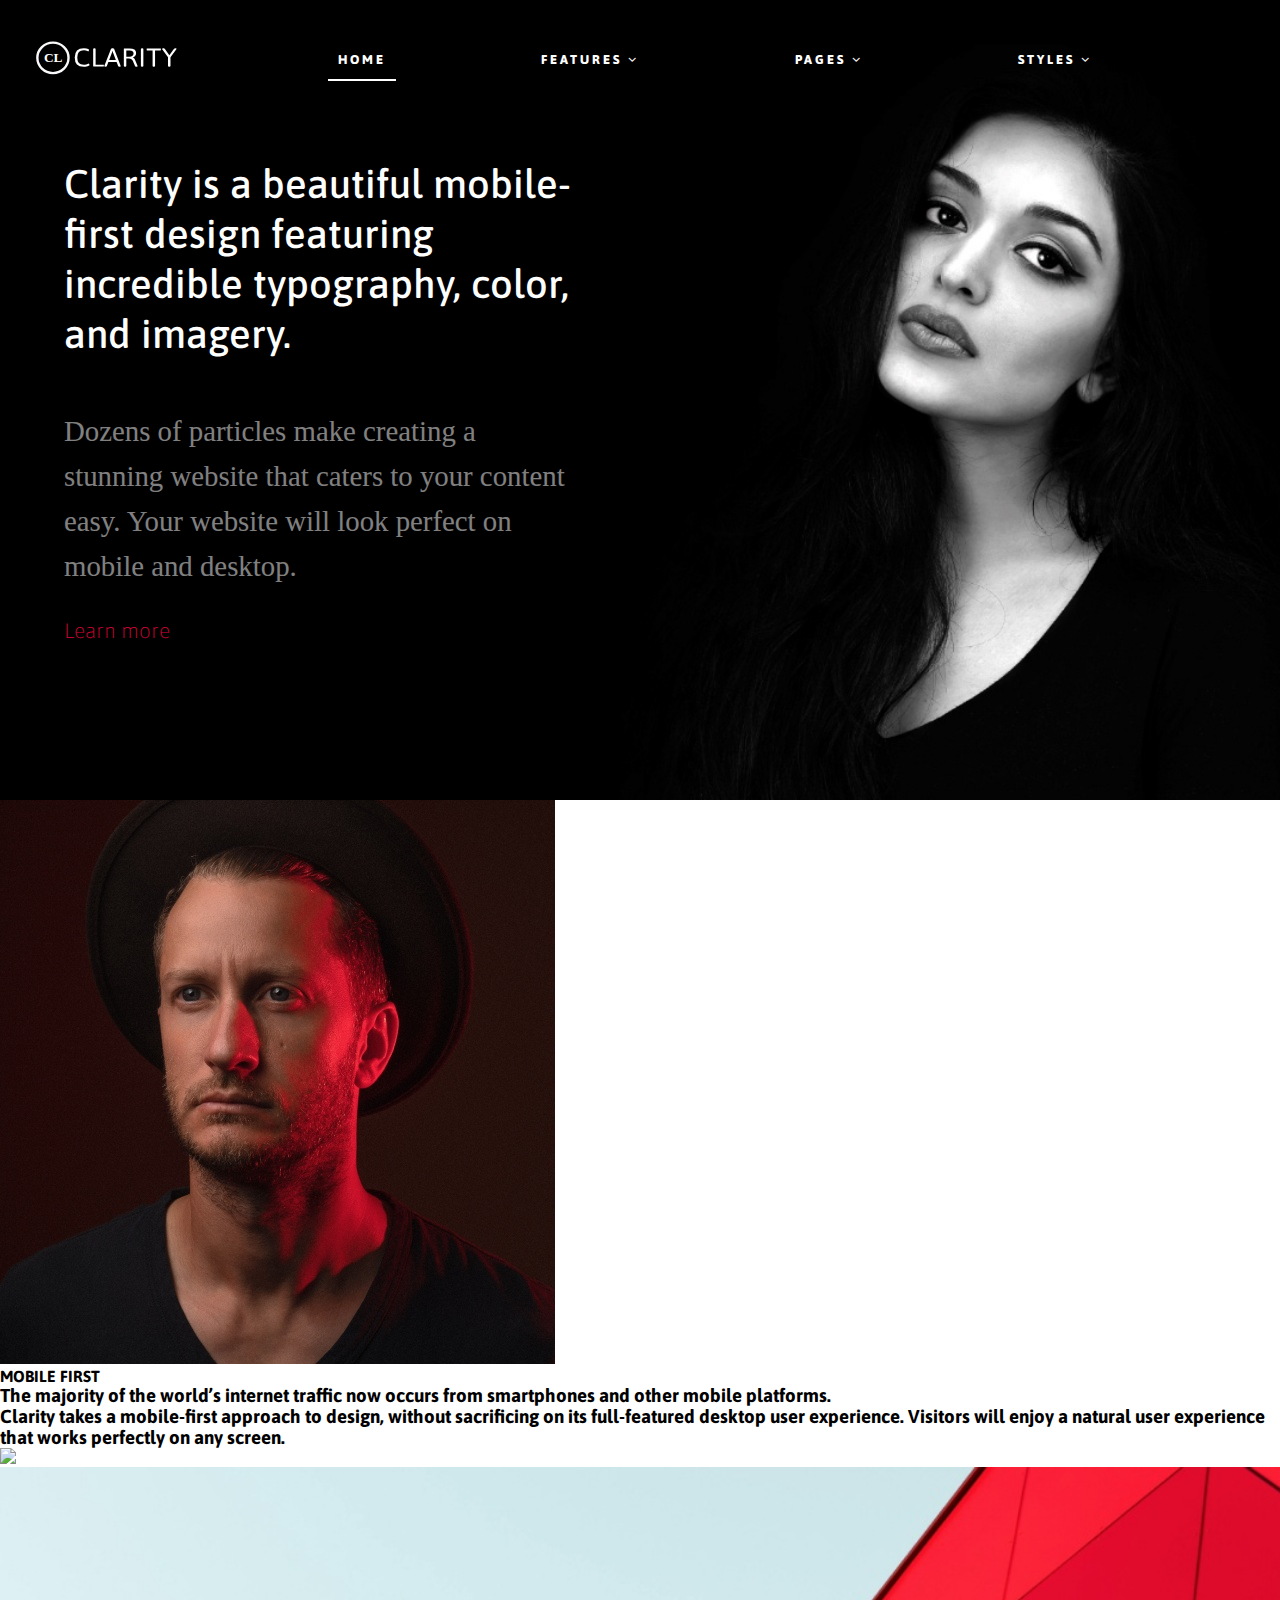
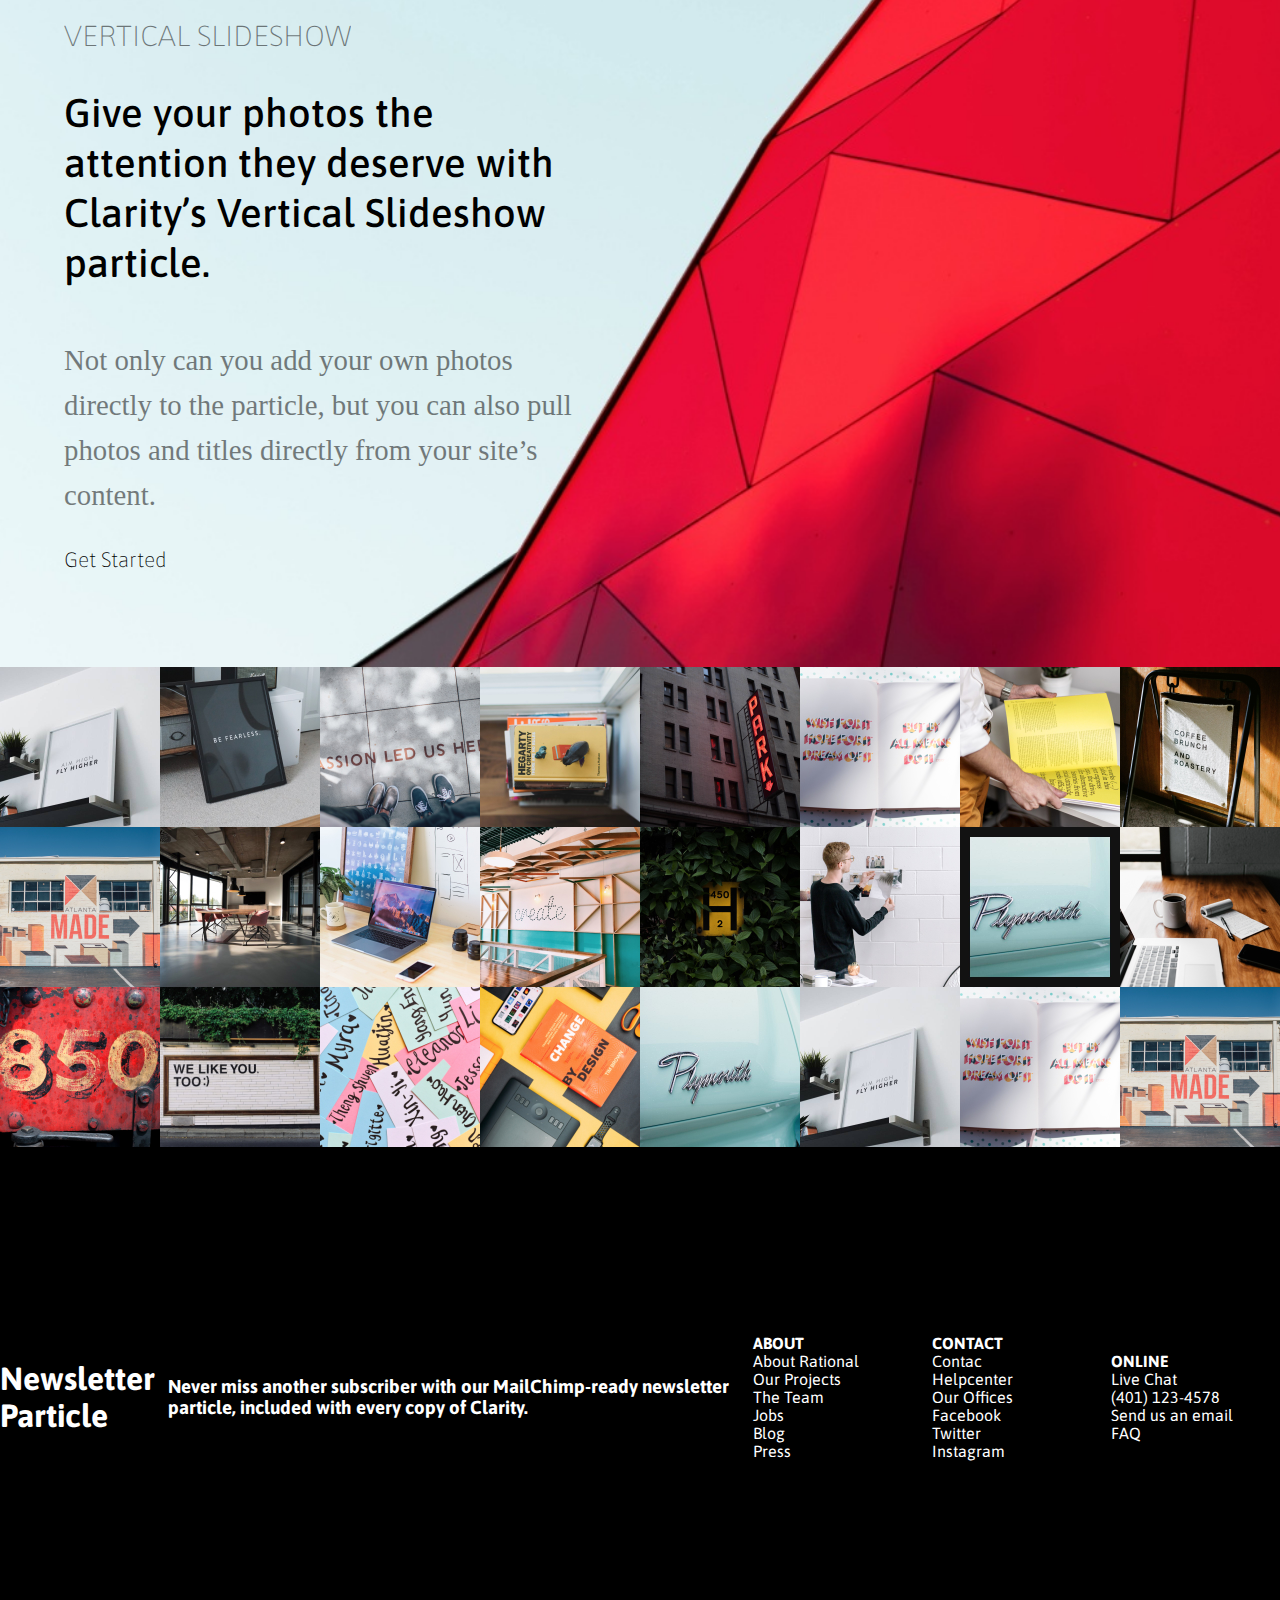
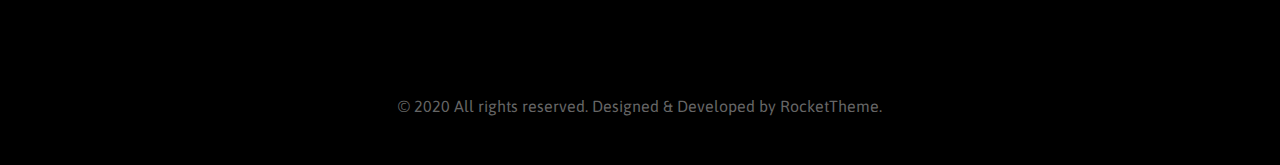
==== commit 5c93e2a4: "Actualización Página web" ====
--- a/index.html
+++ b/index.html
@@ -105,40 +105,27 @@
 			
 		</div>
 	</section>
-
-
-
-
-
-
-
 	<section> <!-- Sección 4, fotos verticales  -->
 		<div class="section4">
-			<img src="image/section/bg-01.jpg">
-		</div>
-	</section>
-
-
-
-
-
-	<section> <!-- Sección 5, fotos en columna  -->
+			<div class="texto2">
+				<h4>VERTICAL SLIDESHOW</h4>
+				<h3>Give your photos the attention they deserve with Clarity’s Vertical Slideshow particle.</h3>
+				<h4 class="fuente1">Not only can you add your own photos directly to the particle, but you can also pull photos and titles directly from your site’s content.</h4>
+				<a class="boton2" href="#" targed="Learn more">Get Started</a>
+			</div>
+		</div>
+	</section>
+	<section>		<!-- Sección 5, fotos en columna  -->
 		<div class="section5">
 			
 		</div>
 	</section>
-
-
-
-	<section> <!-- Sección 6, Comentarios de los clientes  -->
+	<section>		<!-- Sección 6, Comentarios de los clientes  -->
 		<div class="section6">
 			
 		</div>
-	</section>
-
-
-	<!-- Sección 7, fotos con efecto  -->
-	<div class="section7">
+	</section>	
+	<div class="section7">		<!-- Sección 7, fotos con efecto  -->
 		<div class="muralfotos">
 			<a data-rel="lightcase:gallery-socialfeed-9871" href="/live/joomla/clarity/images/rocketlauncher/home/expanded/img-01.jpg" title="Image 1">
 			<img src="image/section7/img-01.jpg" alt=""></a>
@@ -190,36 +177,35 @@
 			<img src="image/section7/img-24.jpg"></a>
 		</div>
 	</div>
-	<div class="piePagina"> <!-- PIE DE PÁGINA  -->
-		<div class="piePagina1">
+	<div> <!-- PIE DE PÁGINA  -->
+		<div class="section8">
 			<h1>Newsletter Particle</h1>
 			<h3>Never miss another subscriber with our MailChimp-ready newsletter particle, included with every copy of Clarity.</h3>
-			<form action="https://rockettheme.us18.list-manage.com/subscribe/post?u=b35dd217b76653582e6741a63&amp;id=80179a67c0" method="post" target="_blank" id="mc-embedded-subscribe-form" name="mc-embedded-subscribe-form" class="validate" novalidate="novalidate">
-		</div>
-		<div id="columna">
-			<h4>ABOUT</h4>
-			<div>About Rational</div>
-			<div>Our Projects</div>
-			<div>The Team</div>
-			<div>Jobs</div>
-			<div>Blog</div>
-			<div>Press</div>
-		</div>
-		<div id="columna">
-			<h4>CONTACT</h4>
-			<div>Contac</div>
-			<div>Helpcenter</div>
-			<div>Our Offices</div>
-			<div>Facebook</div>
-			<div>Twitter</div>
-			<div>Instagram</div>
-		</div>
-		<div id="columna">
-			<h4>ONLINE</h4>
-			<div>Live Chat</div>
-			<div>(401) 123-4578</div>
-			<div>Send us an email</div>
-			<div>FAQ</div>
+			<div class="columna">
+				<h4>ABOUT</h4>
+				<div>About Rational</div>
+				<div>Our Projects</div>
+				<div>The Team</div>
+				<div>Jobs</div>
+				<div>Blog</div>
+				<div>Press</div>
+			</div>
+			<div class="columna">
+				<h4>CONTACT</h4>
+				<div>Contac</div>
+				<div>Helpcenter</div>
+				<div>Our Offices</div>
+				<div>Facebook</div>
+				<div>Twitter</div>
+				<div>Instagram</div>
+			</div>
+			<div class="columna">
+				<h4>ONLINE</h4>
+				<div>Live Chat</div>
+				<div>(401) 123-4578</div>
+				<div>Send us an email</div>
+				<div>FAQ</div>
+			</div>
 		</div>
 	</div>
 	<section class="footer">
--- a/css/style.css
+++ b/css/style.css
@@ -29,7 +29,7 @@
 }
 
 
-/*Menu */
+/*Menú */
 
 header{
 	position: absolute;
@@ -49,9 +49,6 @@
 	justify-content: space-between;
 }
 
-/*#menu .logo{
-	min-width: 150px;
-}*/
 #menu .logo img{
 	width: 150px;
 }
@@ -141,10 +138,6 @@
 	
 }
 
-
-
-
-
 #menu ul li:hover > .menu-content-2{
 	display: flex!important;
 
@@ -189,14 +182,11 @@
 	width: 100%;
 }
 
-
-
-
 .provisional{
 	display: none!important;
 }
 
-/*Seccion 1*/
+/*Sección 1*/
 
 .section1{
 	height: 800px;
@@ -243,10 +233,50 @@
 
 }
 
-
-
-/* seccion 7 */
-
+/* Sección 4 */
+
+.section4{
+	height: 800px;
+	background-image: url(../image/section/bg-01.jpg);
+	background-position: center center;
+	background-size: cover;
+	background-repeat: no-repeat;
+	display: flex;
+	align-items: center;
+}
+
+.texto2{
+	position: relative;
+	width: 40%;
+	margin: 0 auto 0 5%;
+}
+
+.texto2 h3{
+	color: black;
+	font-weight: 500;
+	font-size: 2.5em;
+	line-height: 50px;
+}
+
+.texto2 h4{
+	color: black;
+	font-weight: 100;
+	font-size: 1.8em;
+	opacity: 0.5;
+	line-height: 45px;
+	margin-top: 50px;
+	margin-bottom: 30px;
+}
+
+.boton2{
+	color:black;
+	border-radius: 30px;
+	font-weight: 100;
+	font-size: 1.3em;
+	transition: 0.3s all;
+}
+
+/* sección 7 */
 
 .section7 .muralfotos{
 	position: relative;
@@ -273,7 +303,23 @@
 	width: 85%;
 }
 
-
+.section8{
+	height: 500px;
+	background-color: black;
+	color: white;
+	background-position: center center;
+	background-size: cover;
+	background-repeat: no-repeat;
+	display: flex;
+	align-items: center;
+}
+
+.columna{
+	flex: 20%;
+	padding: 10px;
+}
+
+/* Footer */
 
 .footer{
     padding: 50px;
@@ -296,8 +342,7 @@
 	display: none;
 }
 
-
-
+/* Responsive */
 
 @media screen and (max-width: 1212px) {
 
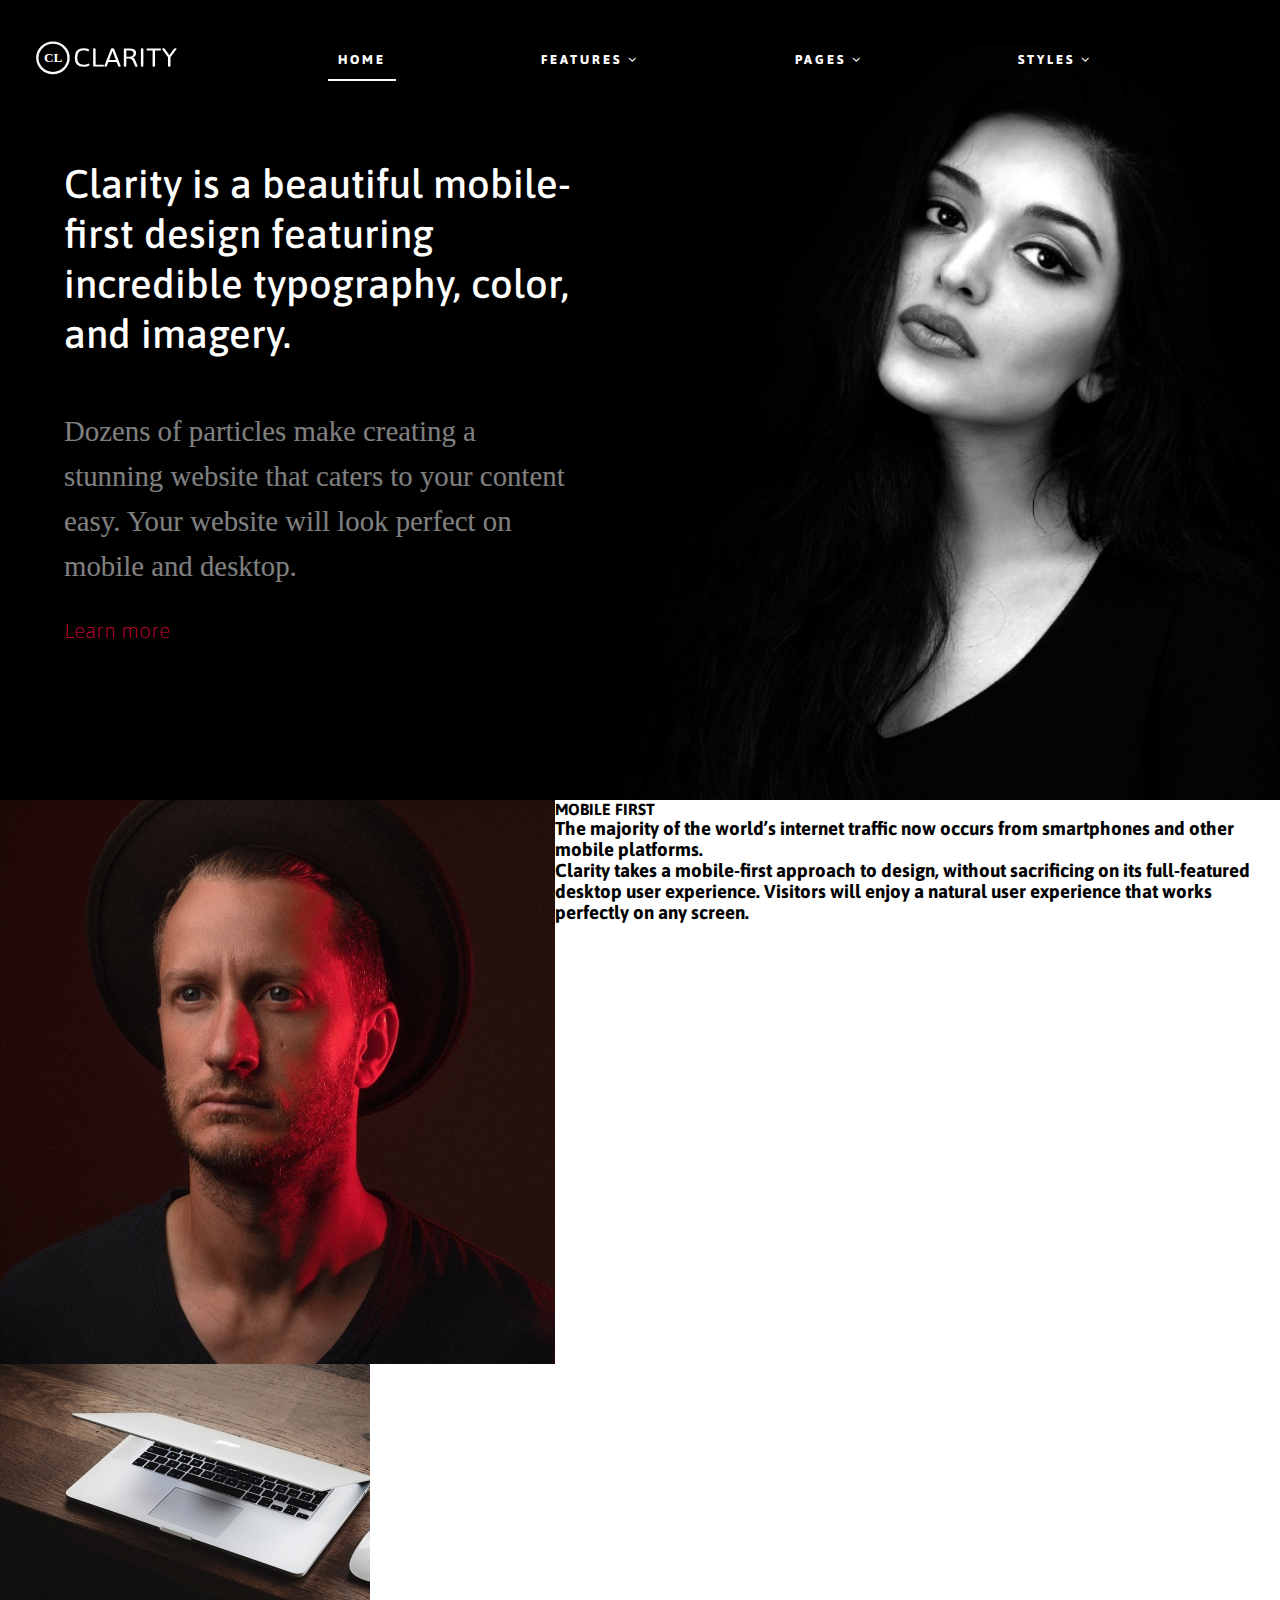
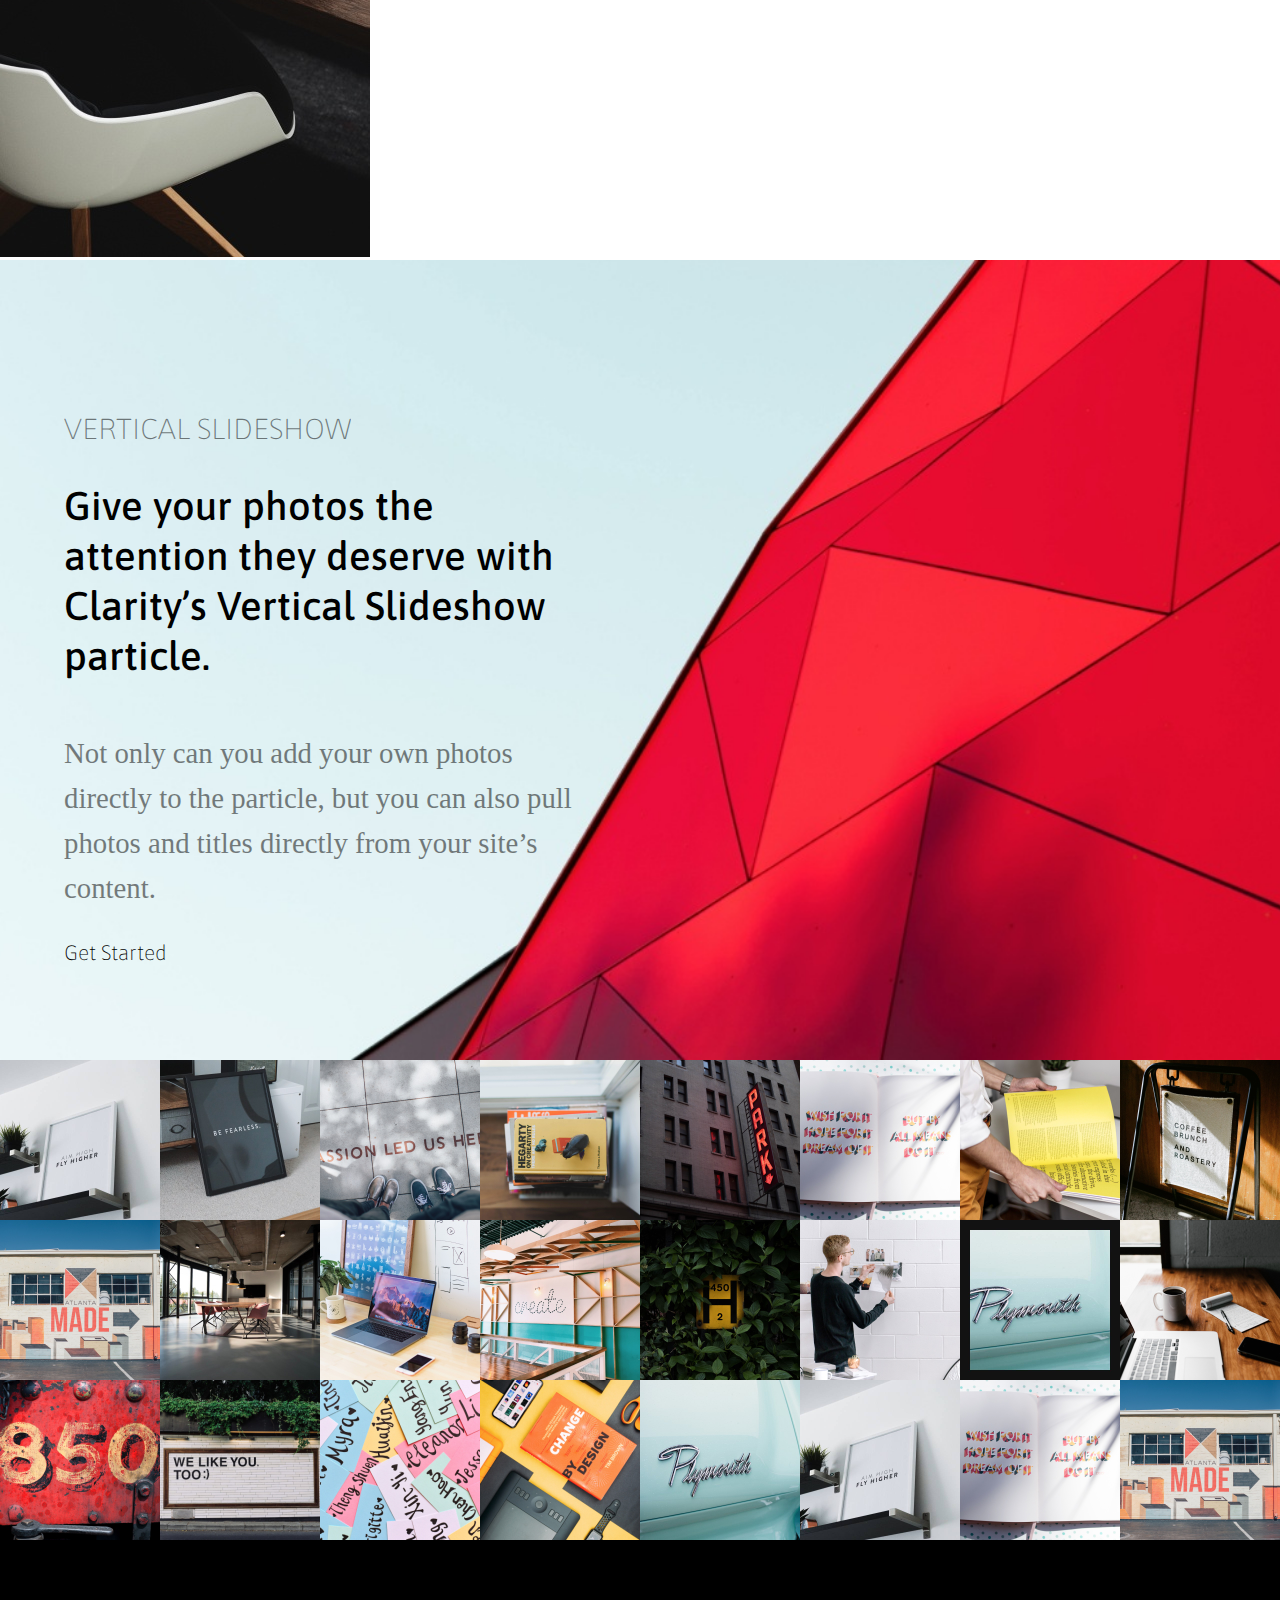
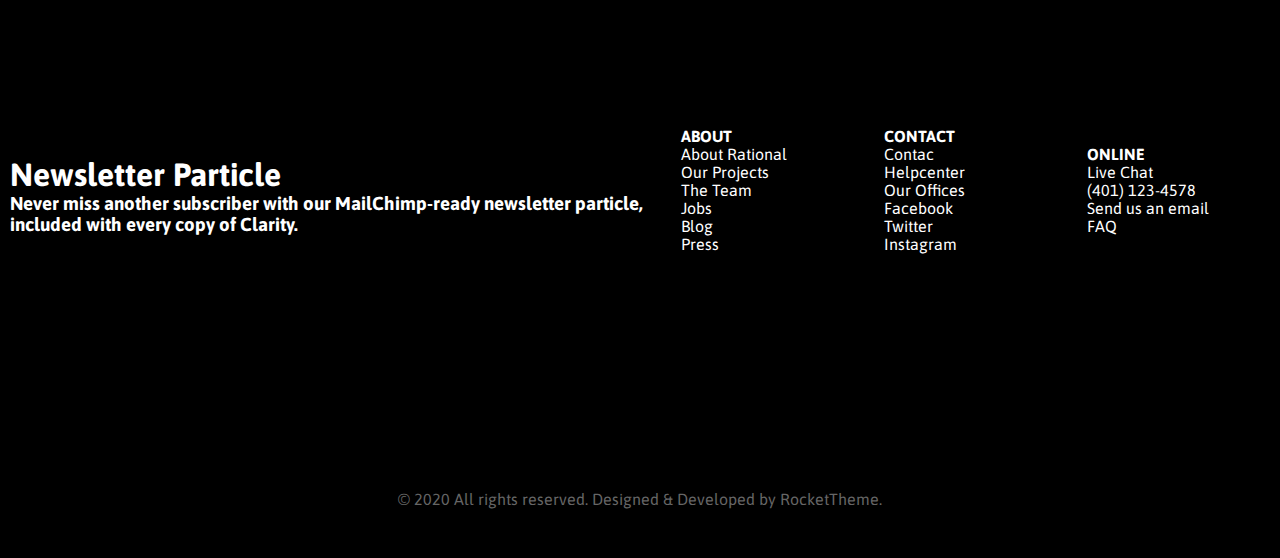
==== commit 55afed89: "Actualización Página web" ====
--- a/index.html
+++ b/index.html
@@ -90,7 +90,7 @@
 		</div>
 	</div>
 	<div class="section2">  <!-- Sección 2 , chico con sobrero -->
-		<img src="image/section/header-1.jpg" title="Fondo hombre con sombrero">
+		<img src="image/section/header-1.jpg">
 			<div id="texto2">
 				<h4>MOBILE FIRST </h4>
 				<h3>The majority of the world’s internet traffic now occurs from smartphones and other mobile platforms.</h3>
@@ -101,13 +101,13 @@
 
 	<section> <!-- Sección 3 , silla con pc -->
 		<div class="section3">
-			<img src="image/section/adove-1.jpg">
+			<img src="image/section/above-1.jpg">
 			
 		</div>
 	</section>
 	<section> <!-- Sección 4, fotos verticales  -->
 		<div class="section4">
-			<div class="texto2">
+			<div class="texto4">
 				<h4>VERTICAL SLIDESHOW</h4>
 				<h3>Give your photos the attention they deserve with Clarity’s Vertical Slideshow particle.</h3>
 				<h4 class="fuente1">Not only can you add your own photos directly to the particle, but you can also pull photos and titles directly from your site’s content.</h4>
@@ -161,7 +161,7 @@
 			<img src="image/section7/img-16.jpg"></a>
 			<a data-rel="lightcase:gallery-socialfeed-9871" href="/live/joomla/clarity/images/rocketlauncher/home/expanded/img-17.jpg" title="Image 17">
 			<img src="image/section7/img-17.jpg"></a>
-			<a data-rel="lightcase:gallery-socialfeed-9871" href="/live/joomla/clarity/images/rocketlauncher/home/expanded/img-18.jpg" title="Image 19">
+			<a data-rel="lightcase:gallery-socialfeed-9871" href="/live/joomla/clarity/images/rocketlauncher/home/expanded/img-18.jpg" title="Image 18">
 			<img src="image/section7/img-18.jpg"></a>
 			<a data-rel="lightcase:gallery-socialfeed-9871" href="/live/joomla/clarity/images/rocketlauncher/home/expanded/img-19.jpg" title="Image 19">
 				<img src="image/section7/img-19.jpg"></a>
@@ -179,8 +179,10 @@
 	</div>
 	<div> <!-- PIE DE PÁGINA  -->
 		<div class="section8">
-			<h1>Newsletter Particle</h1>
-			<h3>Never miss another subscriber with our MailChimp-ready newsletter particle, included with every copy of Clarity.</h3>
+			<div id="arriba">
+				<h1>Newsletter Particle</h1>
+				<h3>Never miss another subscriber with our MailChimp-ready newsletter particle, included with every copy of Clarity.</h3>
+			</div>
 			<div class="columna">
 				<h4>ABOUT</h4>
 				<div>About Rational</div>
--- a/css/style.css
+++ b/css/style.css
@@ -233,22 +233,23 @@
 
 }
 
-/* Sección 4 */
-
-.section4{
-	height: 800px;
-	background-image: url(../image/section/bg-01.jpg);
-	background-position: center center;
+/* Sección 2 */
+
+.section2{
+	width: 100%;
+	background-color: white;
+	/*background-image: url(../image/section/header-1.jpg);*/
+	background-position: left;
 	background-size: cover;
 	background-repeat: no-repeat;
 	display: flex;
-	align-items: center;
+	align-items: left;
 }
 
 .texto2{
 	position: relative;
 	width: 40%;
-	margin: 0 auto 0 5%;
+	margin: 5% auto 20% 5%;
 }
 
 .texto2 h3{
@@ -267,6 +268,41 @@
 	margin-top: 50px;
 	margin-bottom: 30px;
 }
+/* Sección 4 */
+
+.section4{
+	height: 800px;
+	background-color: black;
+	background-image: url(../image/section/bg-01.jpg);
+	background-position: center center;
+	background-size: cover;
+	background-repeat: no-repeat;
+	display: flex;
+	align-items: center;
+}
+
+.texto4{
+	position: relative;
+	width: 40%;
+	margin: 0 auto 0 5%;
+}
+
+.texto4 h3{
+	color: black;
+	font-weight: 500;
+	font-size: 2.5em;
+	line-height: 50px;
+}
+
+.texto4 h4{
+	color: black;
+	font-weight: 100;
+	font-size: 1.8em;
+	opacity: 0.5;
+	line-height: 45px;
+	margin-top: 50px;
+	margin-bottom: 30px;
+}
 
 .boton2{
 	color:black;
@@ -276,6 +312,11 @@
 	transition: 0.3s all;
 }
 
+.boton2:hover{
+	color: #e10339;
+
+}
+
 /* sección 7 */
 
 .section7 .muralfotos{
@@ -302,6 +343,8 @@
 .section7 .muralfotos a:hover > img{
 	width: 85%;
 }
+
+/* sección 8 */
 
 .section8{
 	height: 500px;
@@ -312,9 +355,15 @@
 	background-repeat: no-repeat;
 	display: flex;
 	align-items: center;
+	justify-content: center;
+}
+
+#arriba{
+	margin: 10px 0 0 10px;
 }
 
 .columna{
+	justify-content: center;
 	flex: 20%;
 	padding: 10px;
 }
